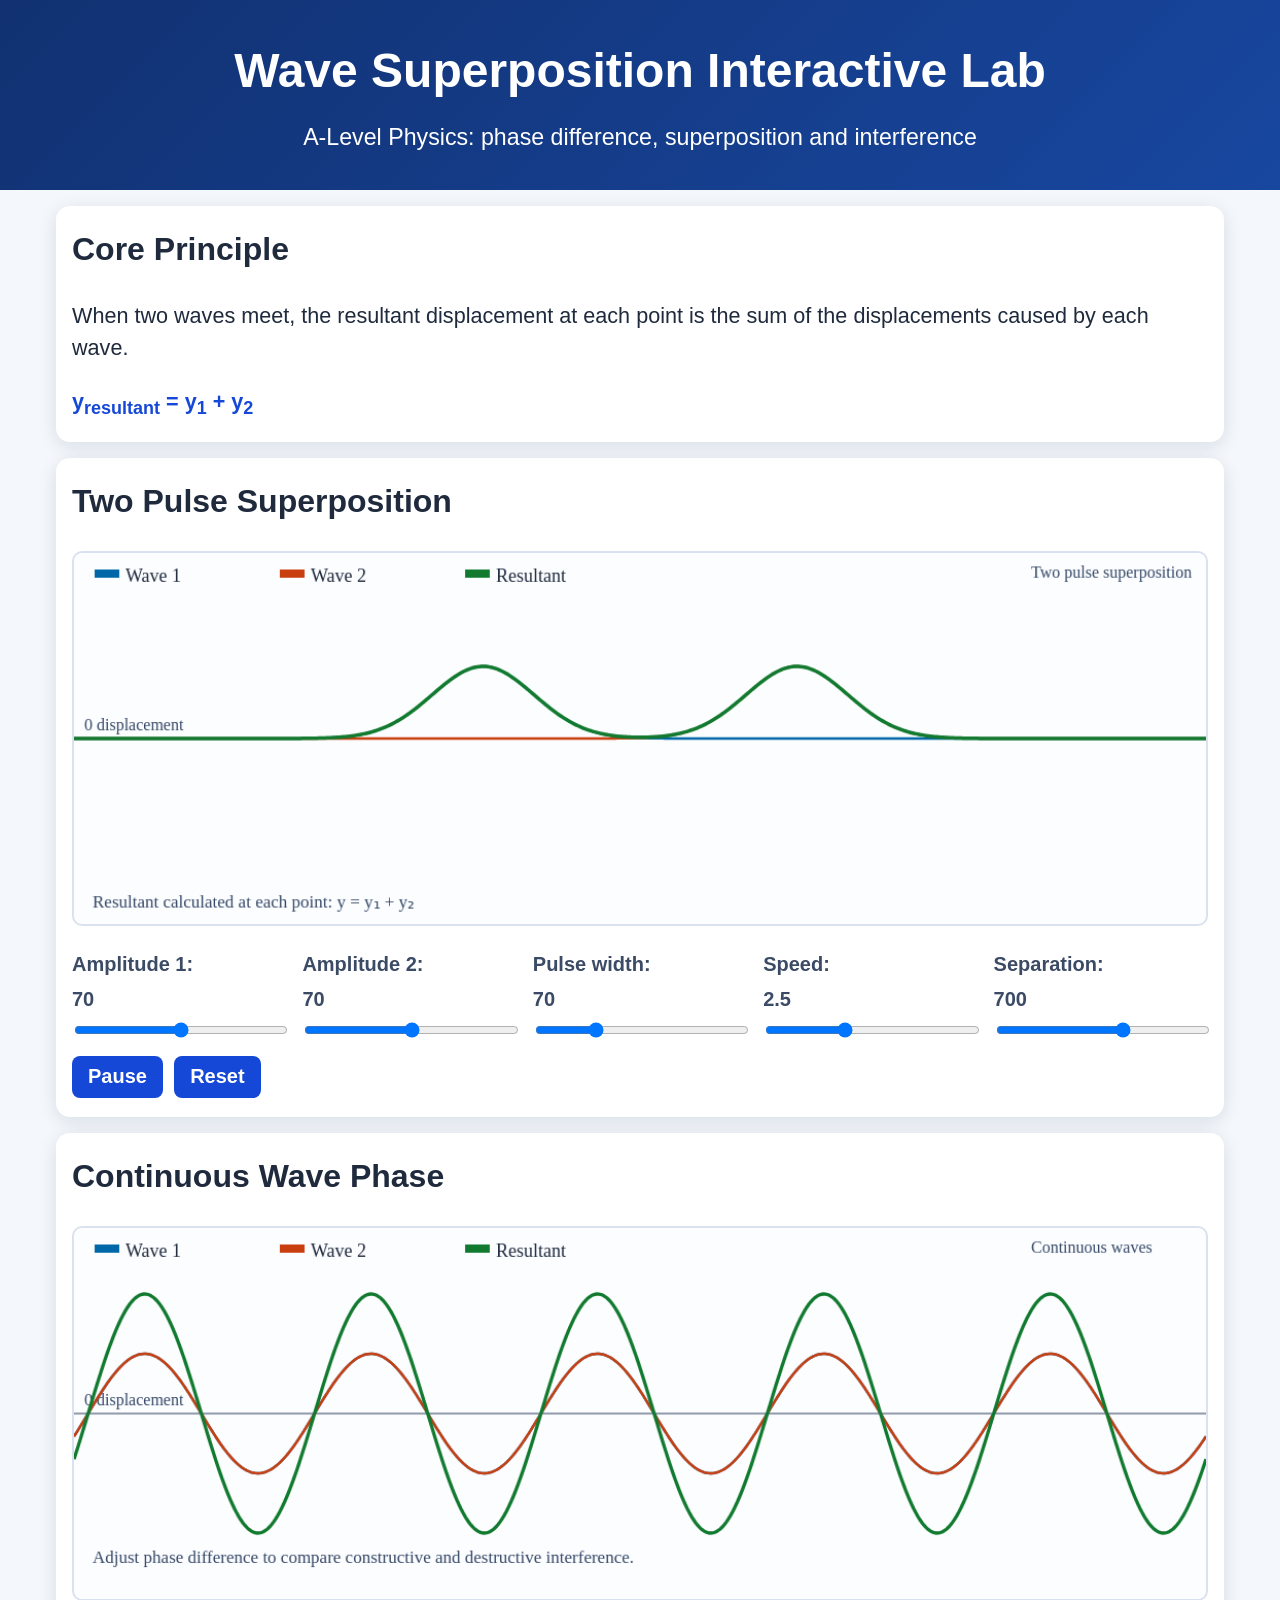
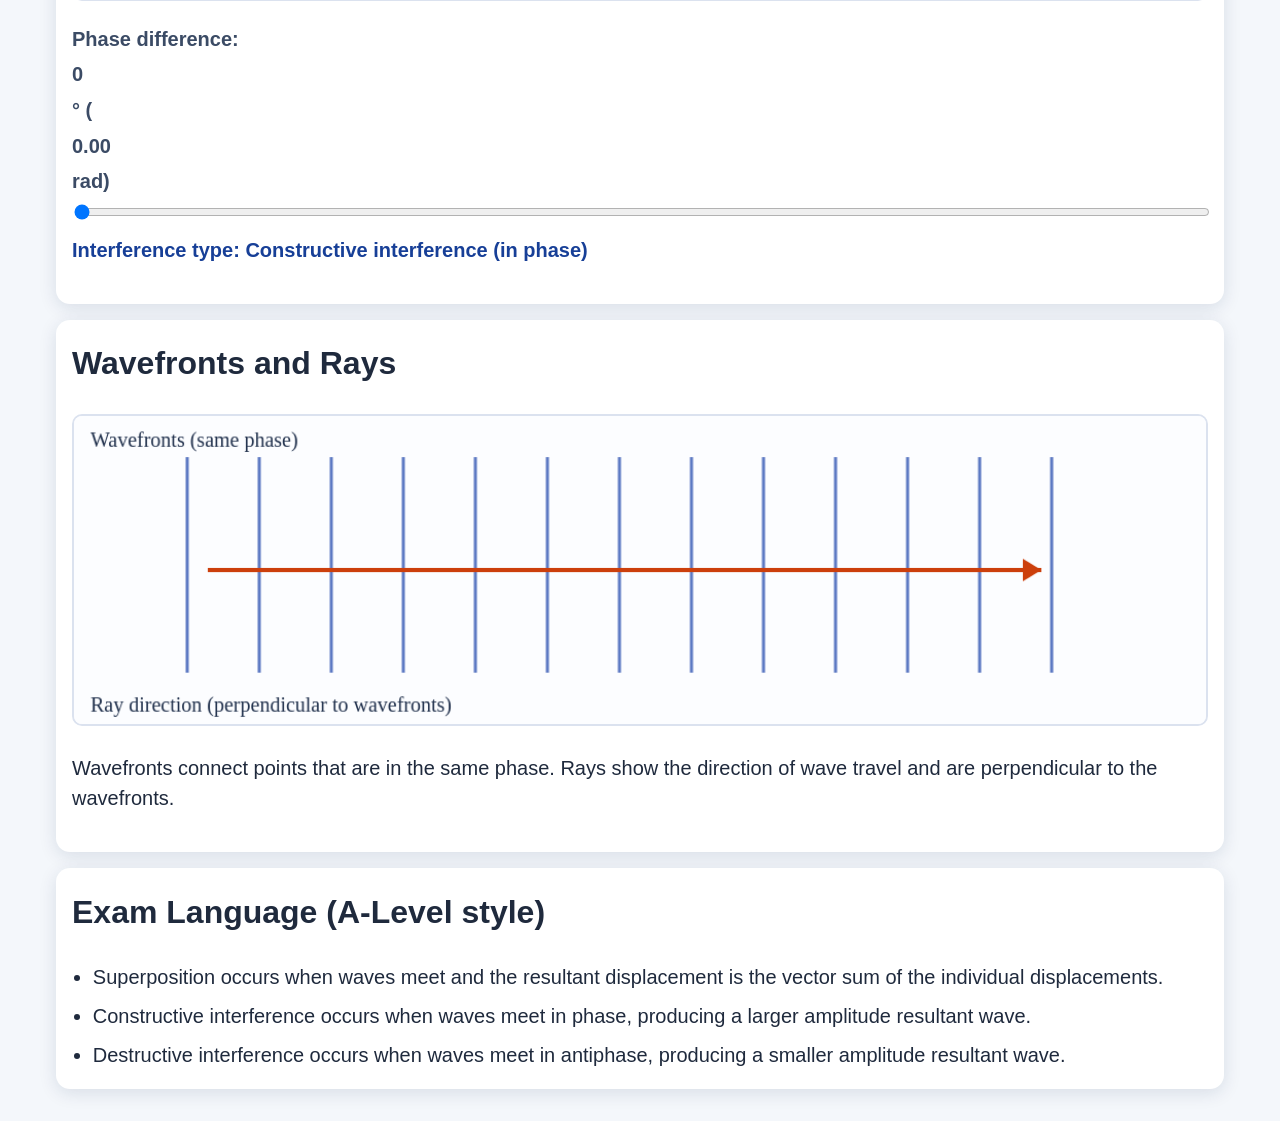
==== index.html @ 71289880 "Build first working Wave Superposition Interactive Lab" ====
<!DOCTYPE html>
<html lang="en">
<head>
  <meta charset="UTF-8" />
  <meta name="viewport" content="width=device-width, initial-scale=1.0" />
  <title>Wave Superposition Interactive Lab</title>
  <link rel="stylesheet" href="style.css" />
</head>
<body>
  <header class="hero">
    <h1>Wave Superposition Interactive Lab</h1>
    <p class="subtitle">A-Level Physics: phase difference, superposition and interference</p>
  </header>

  <main class="container">
    <section class="panel principle-panel">
      <h2>Core Principle</h2>
      <p>
        When two waves meet, the resultant displacement at each point is the sum of the displacements caused by each wave.
      </p>
      <p class="equation">y<sub>resultant</sub> = y<sub>1</sub> + y<sub>2</sub></p>
    </section>

    <section class="panel">
      <h2>Two Pulse Superposition</h2>
      <canvas id="pulseCanvas" width="1100" height="360" aria-label="Pulse superposition animation"></canvas>
      <div class="controls-grid">
        <label>Amplitude 1: <span id="amp1Value">70</span>
          <input id="amp1" type="range" min="20" max="120" value="70" />
        </label>
        <label>Amplitude 2: <span id="amp2Value">70</span>
          <input id="amp2" type="range" min="20" max="120" value="70" />
        </label>
        <label>Pulse width: <span id="widthValue">70</span>
          <input id="pulseWidth" type="range" min="30" max="180" value="70" />
        </label>
        <label>Speed: <span id="speedValue">2.5</span>
          <input id="speed" type="range" min="0.5" max="6" value="2.5" step="0.1" />
        </label>
        <label>Separation: <span id="separationValue">700</span>
          <input id="separation" type="range" min="320" max="950" value="700" />
        </label>
      </div>
      <div class="button-row">
        <button id="pulsePlayPause">Pause</button>
        <button id="pulseReset">Reset</button>
      </div>
    </section>

    <section class="panel">
      <h2>Continuous Wave Phase</h2>
      <canvas id="phaseCanvas" width="1100" height="360" aria-label="Continuous wave phase animation"></canvas>
      <div class="controls-grid single-row">
        <label>Phase difference: <span id="phaseDeg">0</span>° (<span id="phaseRad">0.00</span> rad)
          <input id="phase" type="range" min="0" max="360" value="0" />
        </label>
      </div>
      <p id="interferenceLabel" class="interference-label">Interference type: Constructive interference (in phase)</p>
    </section>

    <section class="panel">
      <h2>Wavefronts and Rays</h2>
      <canvas id="wavefrontCanvas" width="1100" height="300" aria-label="Wavefronts and rays"></canvas>
      <p>
        Wavefronts connect points that are in the same phase. Rays show the direction of wave travel and are perpendicular to the wavefronts.
      </p>
    </section>

    <section class="panel exam-panel">
      <h2>Exam Language (A-Level style)</h2>
      <ul>
        <li>Superposition occurs when waves meet and the resultant displacement is the vector sum of the individual displacements.</li>
        <li>Constructive interference occurs when waves meet in phase, producing a larger amplitude resultant wave.</li>
        <li>Destructive interference occurs when waves meet in antiphase, producing a smaller amplitude resultant wave.</li>
      </ul>
    </section>
  </main>

  <script src="script.js"></script>
</body>
</html>
---- style.css ----
:root {
  --bg: #f4f7fb;
  --panel: #ffffff;
  --text: #1f2a3d;
  --muted: #3b4b65;
  --accent: #1648d8;
  --wave1: #0068a8;
  --wave2: #c83e0e;
  --resultant: #117a2f;
  --axis: #707d93;
  --shadow: rgba(17, 44, 84, 0.12);
}

* {
  box-sizing: border-box;
}

body {
  margin: 0;
  font-family: "Segoe UI", Arial, sans-serif;
  background: var(--bg);
  color: var(--text);
  line-height: 1.5;
}

.hero {
  background: linear-gradient(135deg, #113171, #1847a0);
  color: #fff;
  text-align: center;
  padding: 2.2rem 1.2rem;
}

h1 {
  margin: 0;
  font-size: clamp(2rem, 3.8vw, 3rem);
}

.subtitle {
  margin: 0.8rem 0 0;
  font-size: clamp(1.1rem, 2.3vw, 1.45rem);
}

.container {
  max-width: 1200px;
  margin: 1rem auto 2rem;
  padding: 0 1rem;
}

.panel {
  background: var(--panel);
  border-radius: 14px;
  box-shadow: 0 4px 18px var(--shadow);
  padding: 1rem 1rem 1.2rem;
  margin: 1rem 0;
}

h2 {
  font-size: clamp(1.35rem, 2.6vw, 2rem);
  margin-top: 0.2rem;
}

p, li, label, button {
  font-size: clamp(1rem, 1.85vw, 1.25rem);
}

.principle-panel p {
  font-size: clamp(1.12rem, 2vw, 1.35rem);
}

.equation {
  font-size: clamp(1.35rem, 2.6vw, 1.9rem);
  font-weight: 700;
  color: var(--accent);
  margin: 0.5rem 0 0;
}

canvas {
  width: 100%;
  height: auto;
  border: 2px solid #dbe2ef;
  border-radius: 10px;
  background: #fcfdff;
}

.controls-grid {
  display: grid;
  grid-template-columns: repeat(auto-fit, minmax(200px, 1fr));
  gap: 0.8rem 1rem;
  margin-top: 1rem;
}

.controls-grid label {
  display: flex;
  flex-direction: column;
  gap: 0.35rem;
  font-weight: 600;
  color: var(--muted);
}

.controls-grid input[type="range"] {
  width: 100%;
}

.button-row {
  display: flex;
  gap: 0.7rem;
  margin-top: 1rem;
}

button {
  border: none;
  border-radius: 8px;
  padding: 0.58rem 1rem;
  background: var(--accent);
  color: #fff;
  font-weight: 700;
  cursor: pointer;
}

button:hover {
  filter: brightness(1.1);
}

.interference-label {
  margin-top: 0.8rem;
  font-weight: 700;
  color: #173f97;
}

.exam-panel ul {
  margin: 0.2rem 0 0;
  padding-left: 1.3rem;
}

.exam-panel li + li {
  margin-top: 0.55rem;
}
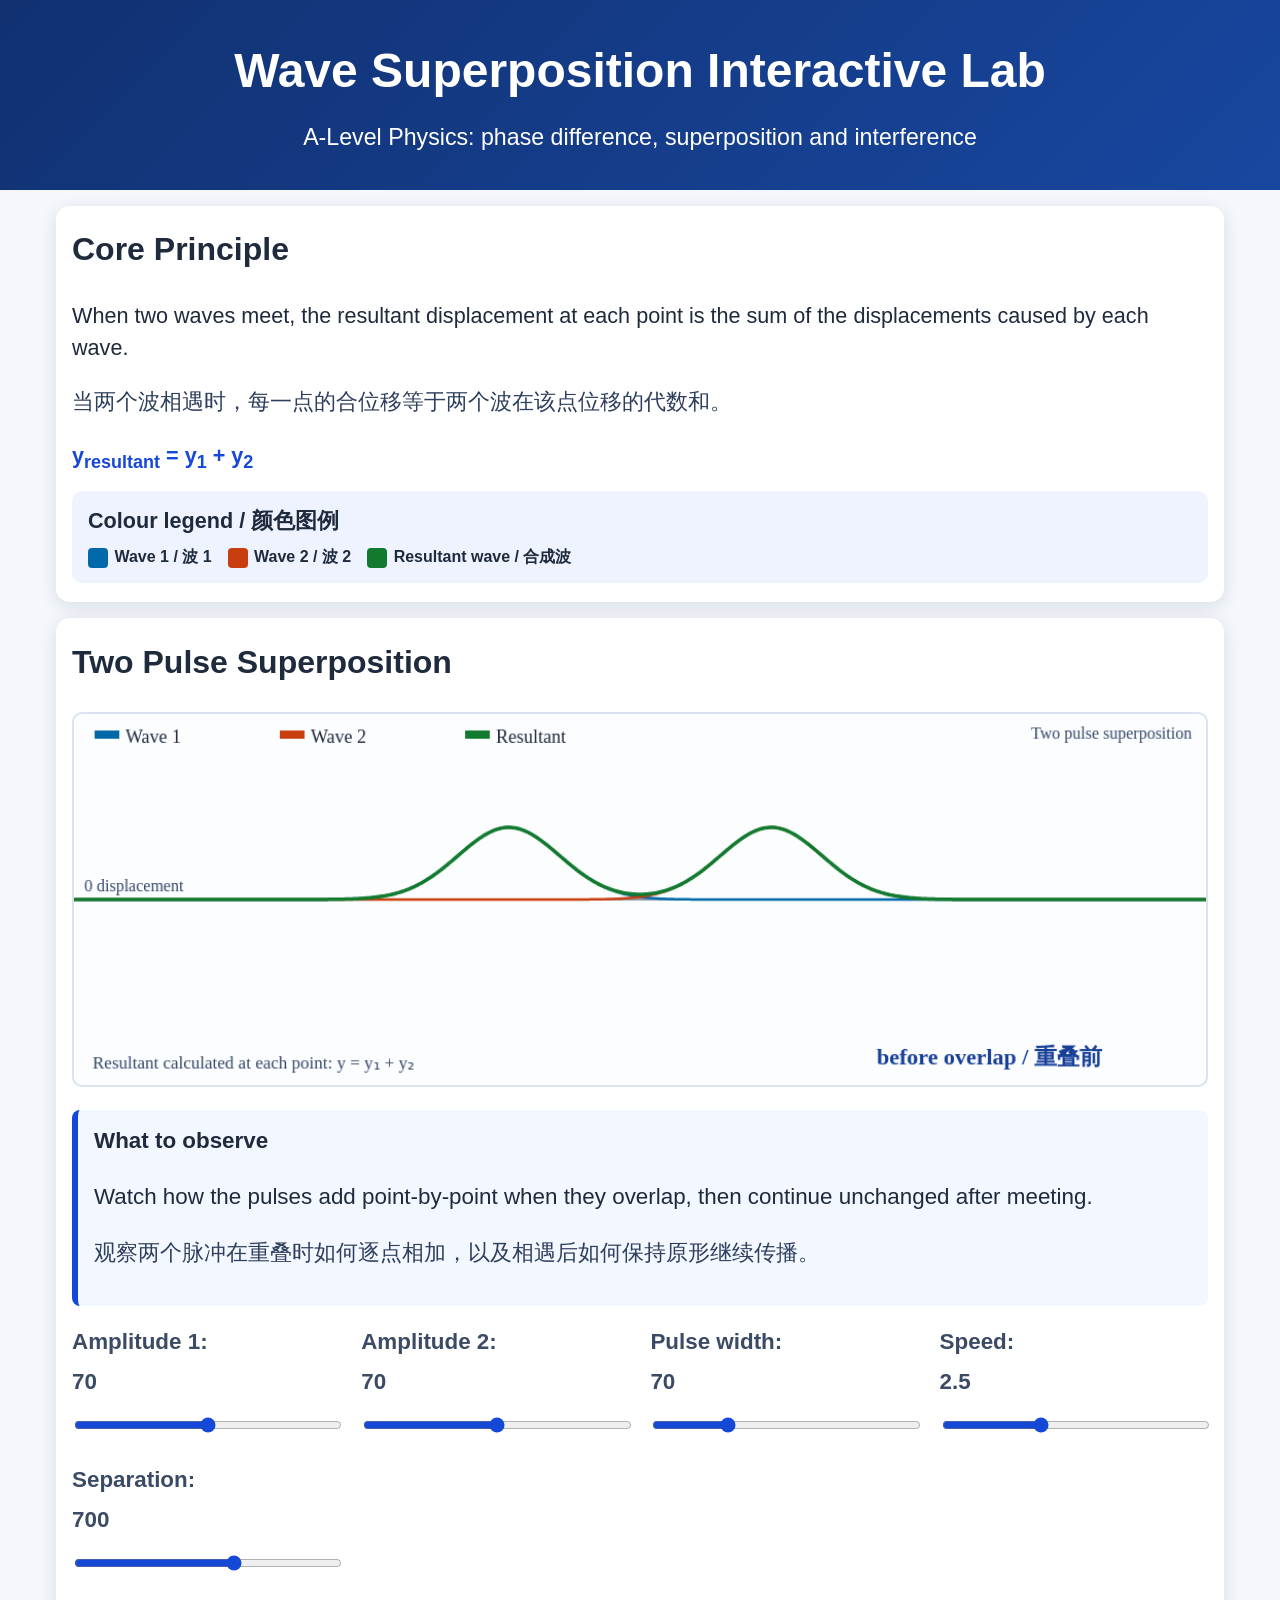
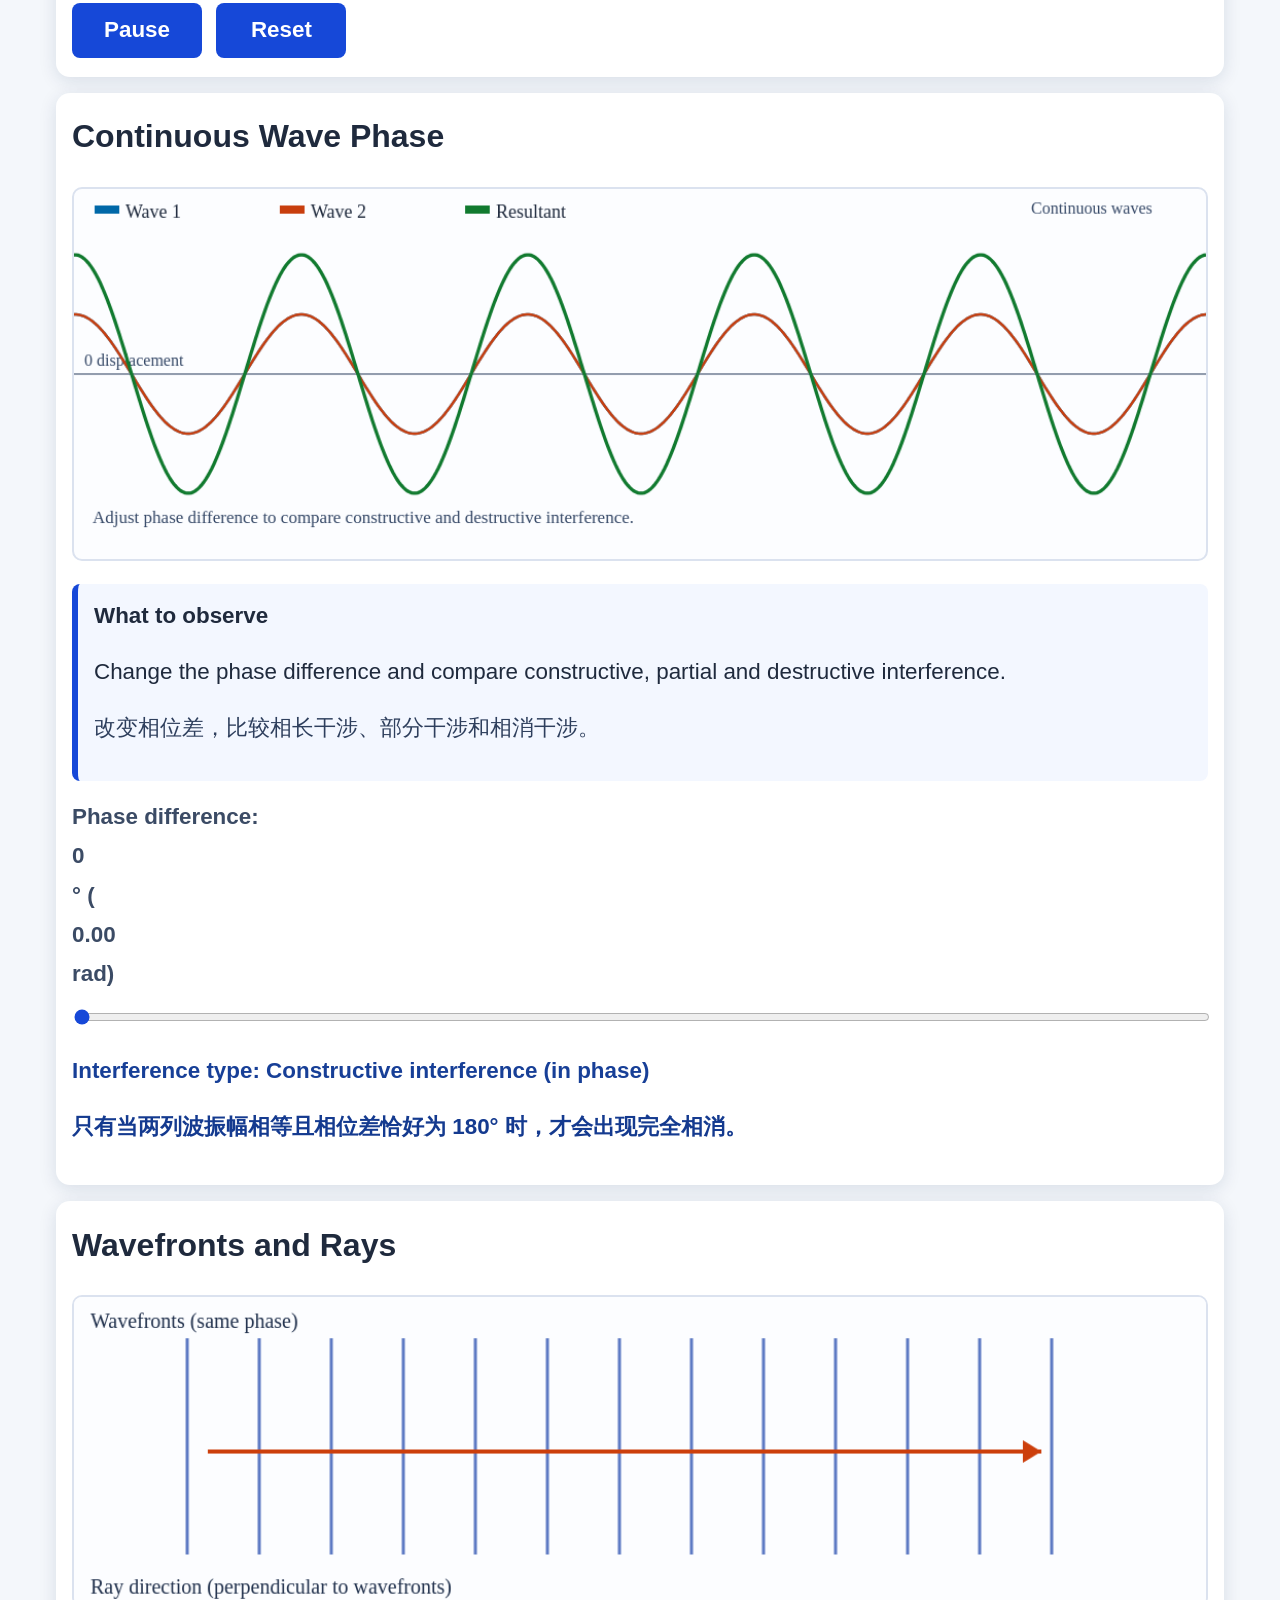
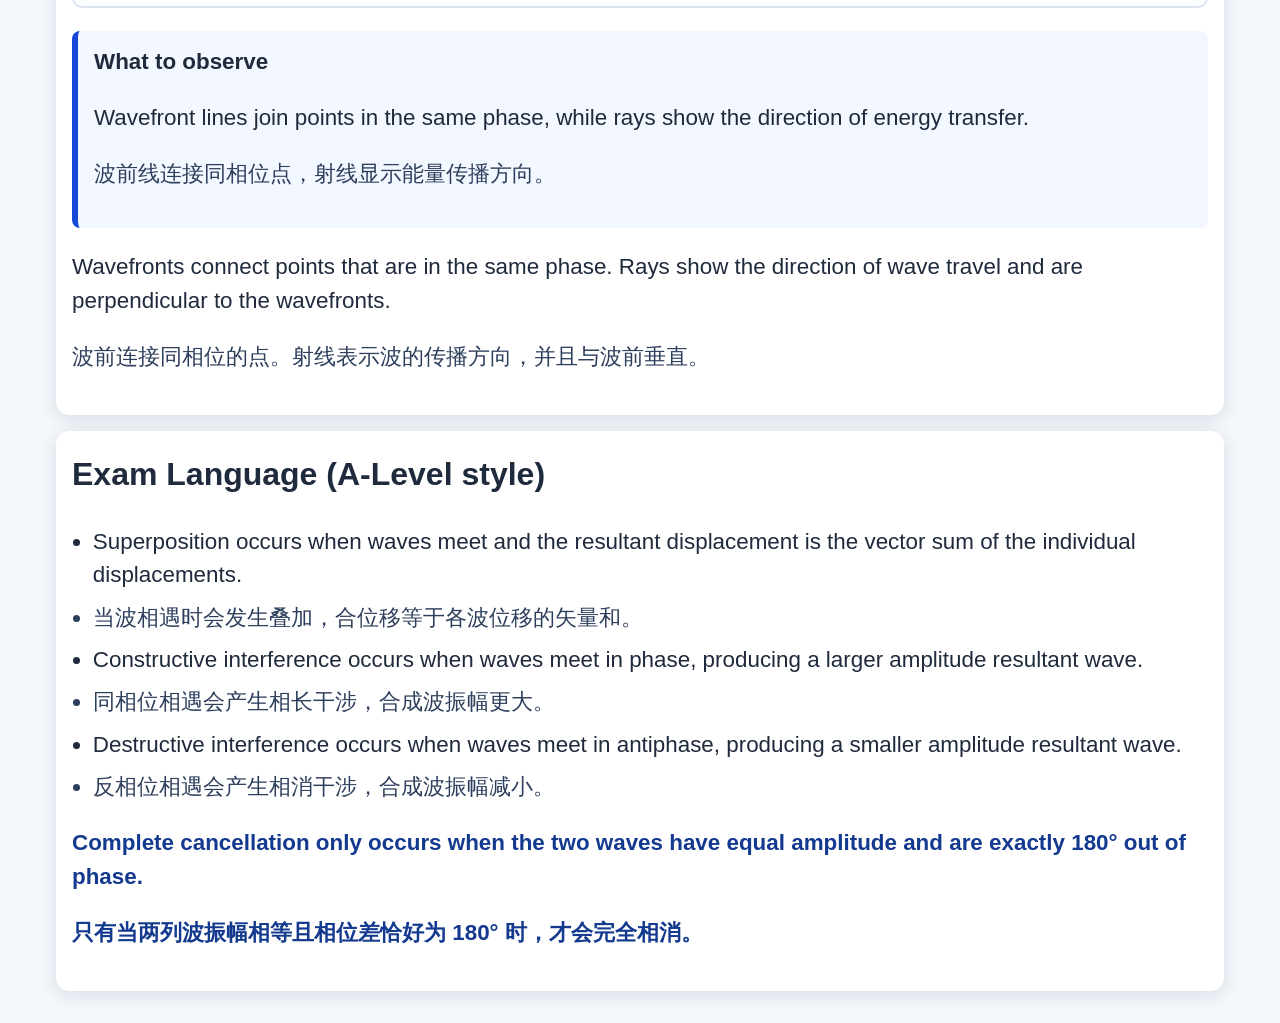
==== commit 0bde3e00: "Improve classroom readability and bilingual guidance" ====
--- a/index.html
+++ b/index.html
@@ -18,12 +18,28 @@
       <p>
         When two waves meet, the resultant displacement at each point is the sum of the displacements caused by each wave.
       </p>
+      <p class="cn-text">
+        当两个波相遇时，每一点的合位移等于两个波在该点位移的代数和。
+      </p>
       <p class="equation">y<sub>resultant</sub> = y<sub>1</sub> + y<sub>2</sub></p>
+      <div class="colour-legend" aria-label="Wave colour legend">
+        <h3>Colour legend / 颜色图例</h3>
+        <div class="legend-items">
+          <span><i class="legend-swatch wave1"></i>Wave 1 / 波 1</span>
+          <span><i class="legend-swatch wave2"></i>Wave 2 / 波 2</span>
+          <span><i class="legend-swatch resultant"></i>Resultant wave / 合成波</span>
+        </div>
+      </div>
     </section>
 
     <section class="panel">
       <h2>Two Pulse Superposition</h2>
       <canvas id="pulseCanvas" width="1100" height="360" aria-label="Pulse superposition animation"></canvas>
+      <aside class="observe-box">
+        <h3>What to observe</h3>
+        <p>Watch how the pulses add point-by-point when they overlap, then continue unchanged after meeting.</p>
+        <p class="cn-text">观察两个脉冲在重叠时如何逐点相加，以及相遇后如何保持原形继续传播。</p>
+      </aside>
       <div class="controls-grid">
         <label>Amplitude 1: <span id="amp1Value">70</span>
           <input id="amp1" type="range" min="20" max="120" value="70" />
@@ -50,29 +66,50 @@
     <section class="panel">
       <h2>Continuous Wave Phase</h2>
       <canvas id="phaseCanvas" width="1100" height="360" aria-label="Continuous wave phase animation"></canvas>
+      <aside class="observe-box">
+        <h3>What to observe</h3>
+        <p>Change the phase difference and compare constructive, partial and destructive interference.</p>
+        <p class="cn-text">改变相位差，比较相长干涉、部分干涉和相消干涉。</p>
+      </aside>
       <div class="controls-grid single-row">
         <label>Phase difference: <span id="phaseDeg">0</span>° (<span id="phaseRad">0.00</span> rad)
           <input id="phase" type="range" min="0" max="360" value="0" />
         </label>
       </div>
       <p id="interferenceLabel" class="interference-label">Interference type: Constructive interference (in phase)</p>
+      <p class="cn-text strong-note">
+        只有当两列波振幅相等且相位差恰好为 180° 时，才会出现完全相消。
+      </p>
     </section>
 
     <section class="panel">
       <h2>Wavefronts and Rays</h2>
       <canvas id="wavefrontCanvas" width="1100" height="300" aria-label="Wavefronts and rays"></canvas>
+      <aside class="observe-box">
+        <h3>What to observe</h3>
+        <p>Wavefront lines join points in the same phase, while rays show the direction of energy transfer.</p>
+        <p class="cn-text">波前线连接同相位点，射线显示能量传播方向。</p>
+      </aside>
       <p>
         Wavefronts connect points that are in the same phase. Rays show the direction of wave travel and are perpendicular to the wavefronts.
       </p>
+      <p class="cn-text">波前连接同相位的点。射线表示波的传播方向，并且与波前垂直。</p>
     </section>
 
     <section class="panel exam-panel">
       <h2>Exam Language (A-Level style)</h2>
       <ul>
         <li>Superposition occurs when waves meet and the resultant displacement is the vector sum of the individual displacements.</li>
+        <li class="cn-text">当波相遇时会发生叠加，合位移等于各波位移的矢量和。</li>
         <li>Constructive interference occurs when waves meet in phase, producing a larger amplitude resultant wave.</li>
+        <li class="cn-text">同相位相遇会产生相长干涉，合成波振幅更大。</li>
         <li>Destructive interference occurs when waves meet in antiphase, producing a smaller amplitude resultant wave.</li>
+        <li class="cn-text">反相位相遇会产生相消干涉，合成波振幅减小。</li>
       </ul>
+      <p class="strong-note">
+        Complete cancellation only occurs when the two waves have equal amplitude and are exactly 180° out of phase.
+      </p>
+      <p class="cn-text strong-note">只有当两列波振幅相等且相位差恰好为 180° 时，才会完全相消。</p>
     </section>
   </main>
 
--- a/style.css
+++ b/style.css
@@ -60,7 +60,7 @@
 }
 
 p, li, label, button {
-  font-size: clamp(1rem, 1.85vw, 1.25rem);
+  font-size: clamp(1.12rem, 2.2vw, 1.4rem);
 }
 
 .principle-panel p {
@@ -84,9 +84,9 @@
 
 .controls-grid {
   display: grid;
-  grid-template-columns: repeat(auto-fit, minmax(200px, 1fr));
-  gap: 0.8rem 1rem;
-  margin-top: 1rem;
+  grid-template-columns: repeat(auto-fit, minmax(240px, 1fr));
+  gap: 1.1rem 1.3rem;
+  margin-top: 1.2rem;
 }
 
 .controls-grid label {
@@ -99,22 +99,26 @@
 
 .controls-grid input[type="range"] {
   width: 100%;
+  height: 38px;
+  accent-color: var(--accent);
 }
 
 .button-row {
   display: flex;
-  gap: 0.7rem;
-  margin-top: 1rem;
+  gap: 0.9rem;
+  margin-top: 1.2rem;
+  flex-wrap: wrap;
 }
 
 button {
   border: none;
   border-radius: 8px;
-  padding: 0.58rem 1rem;
+  padding: 0.9rem 1.3rem;
   background: var(--accent);
   color: #fff;
   font-weight: 700;
   cursor: pointer;
+  min-width: 130px;
 }
 
 button:hover {
@@ -122,9 +126,63 @@
 }
 
 .interference-label {
-  margin-top: 0.8rem;
+  margin-top: 1rem;
   font-weight: 700;
   color: #173f97;
+}
+
+.colour-legend {
+  margin-top: 0.9rem;
+  padding: 0.9rem 1rem;
+  border-radius: 10px;
+  background: #eef3ff;
+}
+
+.colour-legend h3 {
+  margin: 0 0 0.45rem;
+  font-size: clamp(1.1rem, 2.1vw, 1.35rem);
+}
+
+.legend-items {
+  display: flex;
+  gap: 1rem;
+  flex-wrap: wrap;
+  font-weight: 700;
+}
+
+.legend-swatch {
+  display: inline-block;
+  width: 20px;
+  height: 20px;
+  margin-right: 0.4rem;
+  border-radius: 4px;
+  vertical-align: middle;
+}
+.wave1 { background: var(--wave1); }
+.wave2 { background: var(--wave2); }
+.resultant { background: var(--resultant); }
+
+.observe-box {
+  margin-top: 1rem;
+  padding: 0.9rem 1rem;
+  border-left: 6px solid var(--accent);
+  background: #f3f7ff;
+  border-radius: 8px;
+}
+
+.observe-box h3 {
+  margin: 0 0 0.4rem;
+  font-size: clamp(1.12rem, 2vw, 1.4rem);
+}
+
+.cn-text {
+  margin-top: 0.35rem;
+  color: #2e3f5d;
+}
+
+.strong-note {
+  font-weight: 700;
+  color: #143a8f;
 }
 
 .exam-panel ul {
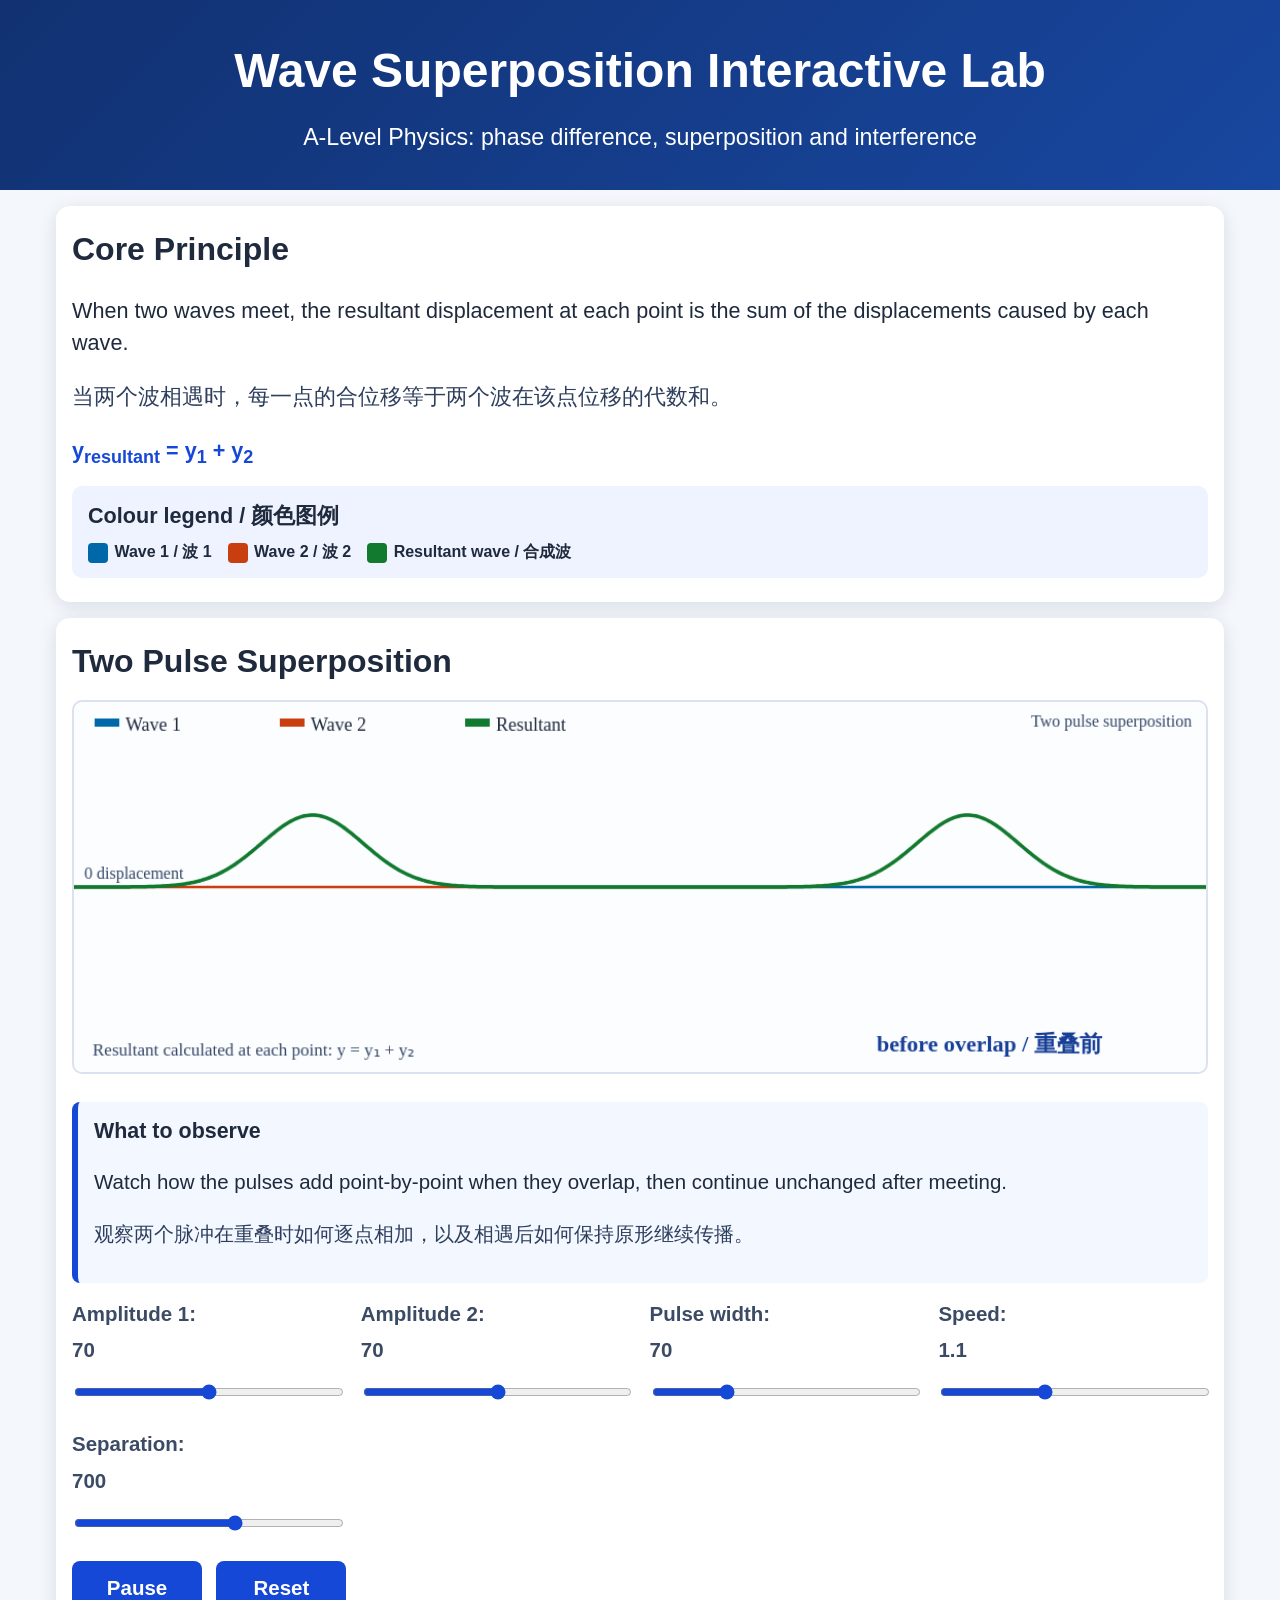
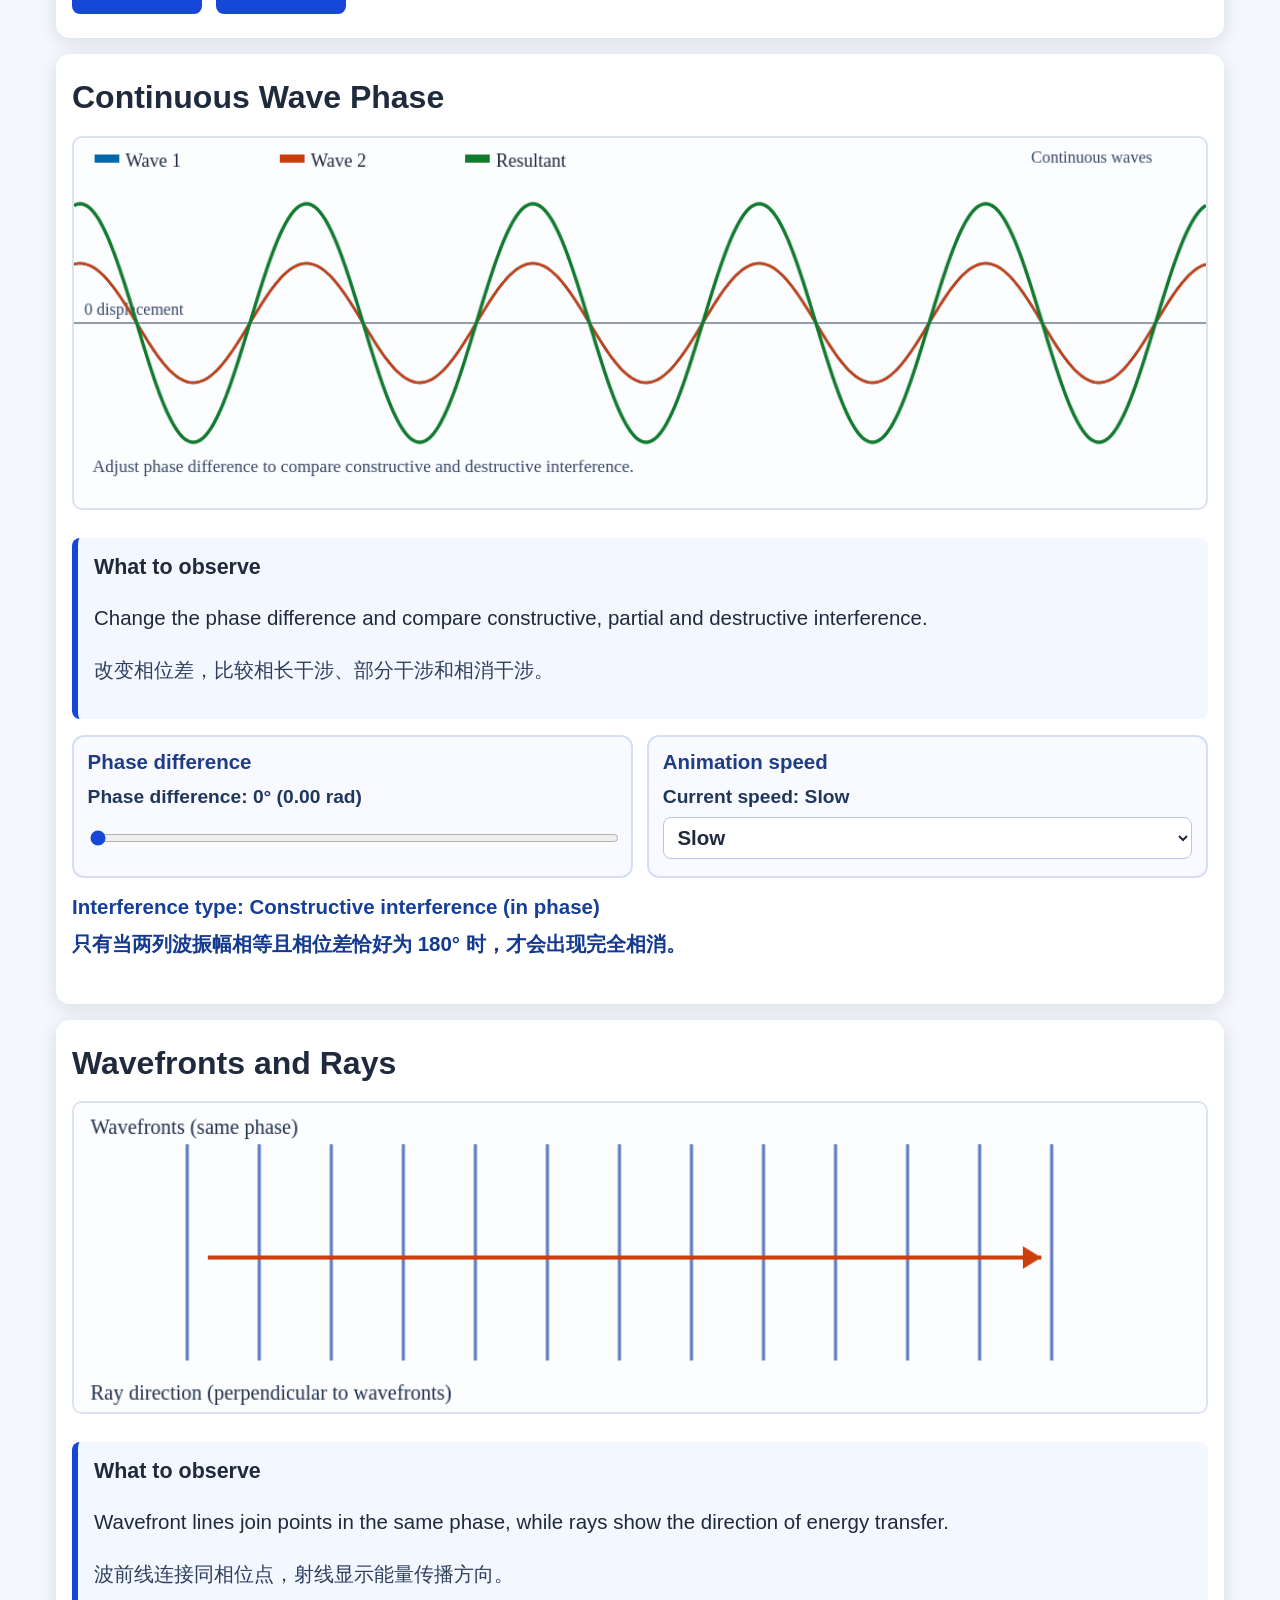
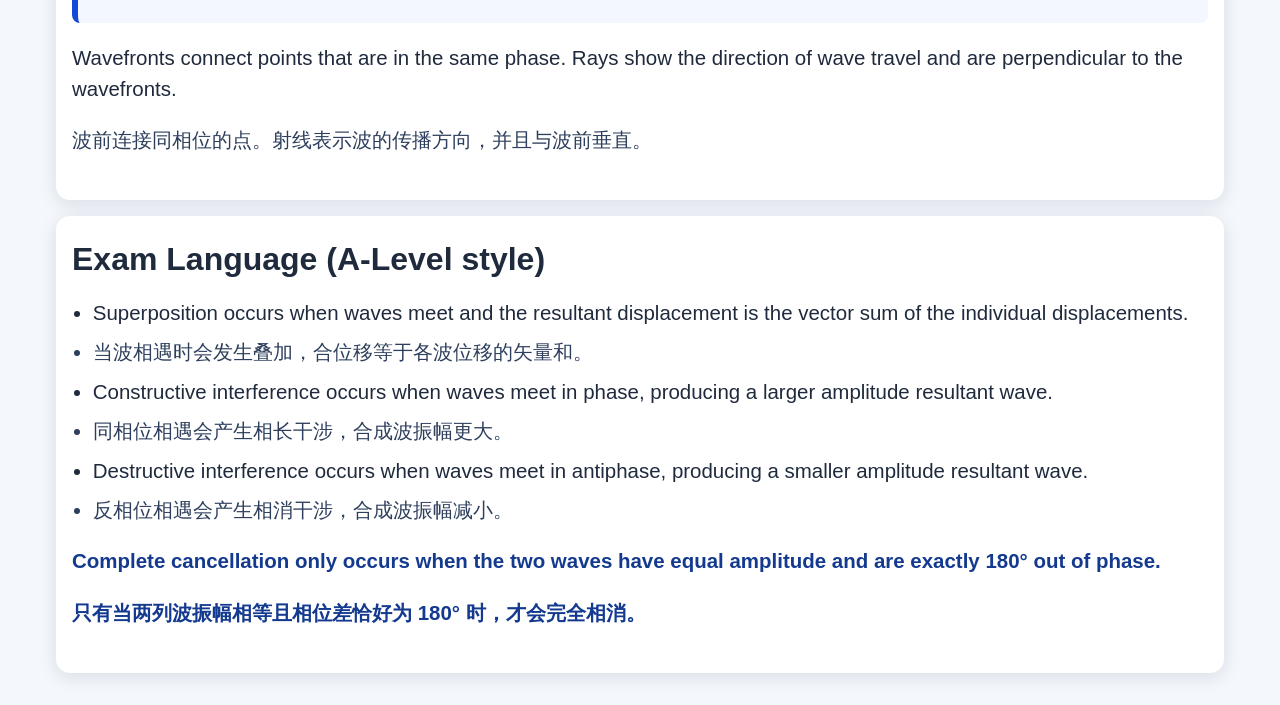
==== commit ff865802: "Refine controls and slow animations for classroom clarity" ====
--- a/index.html
+++ b/index.html
@@ -50,8 +50,8 @@
         <label>Pulse width: <span id="widthValue">70</span>
           <input id="pulseWidth" type="range" min="30" max="180" value="70" />
         </label>
-        <label>Speed: <span id="speedValue">2.5</span>
-          <input id="speed" type="range" min="0.5" max="6" value="2.5" step="0.1" />
+        <label>Speed: <span id="speedValue">1.1</span>
+          <input id="speed" type="range" min="0.3" max="2.4" value="1.1" step="0.1" />
         </label>
         <label>Separation: <span id="separationValue">700</span>
           <input id="separation" type="range" min="320" max="950" value="700" />
@@ -71,10 +71,21 @@
         <p>Change the phase difference and compare constructive, partial and destructive interference.</p>
         <p class="cn-text">改变相位差，比较相长干涉、部分干涉和相消干涉。</p>
       </aside>
-      <div class="controls-grid single-row">
-        <label>Phase difference: <span id="phaseDeg">0</span>° (<span id="phaseRad">0.00</span> rad)
+      <div class="phase-controls-row">
+        <div class="phase-control-box">
+          <label for="phase" class="phase-control-title">Phase difference</label>
+          <p class="phase-readout">Phase difference: <span id="phaseDeg">0</span>° (<span id="phaseRad">0.00</span> rad)</p>
           <input id="phase" type="range" min="0" max="360" value="0" />
-        </label>
+        </div>
+        <div class="phase-control-box speed-box">
+          <label for="animationSpeed" class="phase-control-title">Animation speed</label>
+          <p class="phase-readout">Current speed: <span id="animationSpeedValue">Slow</span></p>
+          <select id="animationSpeed" aria-label="Animation speed">
+            <option value="slow" selected>Slow</option>
+            <option value="medium">Medium</option>
+            <option value="fast">Fast</option>
+          </select>
+        </div>
       </div>
       <p id="interferenceLabel" class="interference-label">Interference type: Constructive interference (in phase)</p>
       <p class="cn-text strong-note">
--- a/style.css
+++ b/style.css
@@ -50,17 +50,18 @@
   background: var(--panel);
   border-radius: 14px;
   box-shadow: 0 4px 18px var(--shadow);
-  padding: 1rem 1rem 1.2rem;
+  padding: 1rem 1rem 1.5rem;
   margin: 1rem 0;
 }
 
 h2 {
   font-size: clamp(1.35rem, 2.6vw, 2rem);
   margin-top: 0.2rem;
-}
-
-p, li, label, button {
-  font-size: clamp(1.12rem, 2.2vw, 1.4rem);
+  margin-bottom: 0.9rem;
+}
+
+p, li, label, button, select {
+  font-size: clamp(1.04rem, 1.95vw, 1.28rem);
 }
 
 .principle-panel p {
@@ -80,13 +81,14 @@
   border: 2px solid #dbe2ef;
   border-radius: 10px;
   background: #fcfdff;
+  margin-bottom: 0.4rem;
 }
 
 .controls-grid {
   display: grid;
   grid-template-columns: repeat(auto-fit, minmax(240px, 1fr));
-  gap: 1.1rem 1.3rem;
-  margin-top: 1.2rem;
+  gap: 1rem 1.2rem;
+  margin-top: 1rem;
 }
 
 .controls-grid label {
@@ -97,7 +99,7 @@
   color: var(--muted);
 }
 
-.controls-grid input[type="range"] {
+input[type="range"] {
   width: 100%;
   height: 38px;
   accent-color: var(--accent);
@@ -106,7 +108,7 @@
 .button-row {
   display: flex;
   gap: 0.9rem;
-  margin-top: 1.2rem;
+  margin-top: 1.1rem;
   flex-wrap: wrap;
 }
 
@@ -125,8 +127,48 @@
   filter: brightness(1.1);
 }
 
+.phase-controls-row {
+  display: grid;
+  grid-template-columns: repeat(auto-fit, minmax(300px, 1fr));
+  gap: 0.9rem;
+  margin-top: 1rem;
+}
+
+.phase-control-box {
+  border: 2px solid #d5def2;
+  border-radius: 12px;
+  background: #f8faff;
+  padding: 0.65rem 0.85rem 0.75rem;
+}
+
+.phase-control-title {
+  display: block;
+  font-weight: 700;
+  color: #1f3d87;
+  margin-bottom: 0.3rem;
+}
+
+.phase-readout {
+  margin: 0 0 0.35rem;
+  font-size: clamp(1rem, 1.8vw, 1.2rem);
+  font-weight: 700;
+  color: #20375c;
+  white-space: nowrap;
+}
+
+.speed-box select {
+  width: 100%;
+  height: 42px;
+  border: 1px solid #b8c6e7;
+  border-radius: 8px;
+  background: #fff;
+  color: #1f2a3d;
+  font-weight: 600;
+  padding: 0 0.6rem;
+}
+
 .interference-label {
-  margin-top: 1rem;
+  margin: 0.9rem 0 0;
   font-weight: 700;
   color: #173f97;
 }
@@ -163,8 +205,8 @@
 .resultant { background: var(--resultant); }
 
 .observe-box {
-  margin-top: 1rem;
-  padding: 0.9rem 1rem;
+  margin-top: 0.9rem;
+  padding: 0.8rem 1rem;
   border-left: 6px solid var(--accent);
   background: #f3f7ff;
   border-radius: 8px;
@@ -172,7 +214,7 @@
 
 .observe-box h3 {
   margin: 0 0 0.4rem;
-  font-size: clamp(1.12rem, 2vw, 1.4rem);
+  font-size: clamp(1.08rem, 1.9vw, 1.34rem);
 }
 
 .cn-text {
@@ -193,3 +235,13 @@
 .exam-panel li + li {
   margin-top: 0.55rem;
 }
+
+@media (max-width: 1024px) {
+  .container {
+    padding: 0 0.85rem;
+  }
+
+  .phase-readout {
+    white-space: normal;
+  }
+}
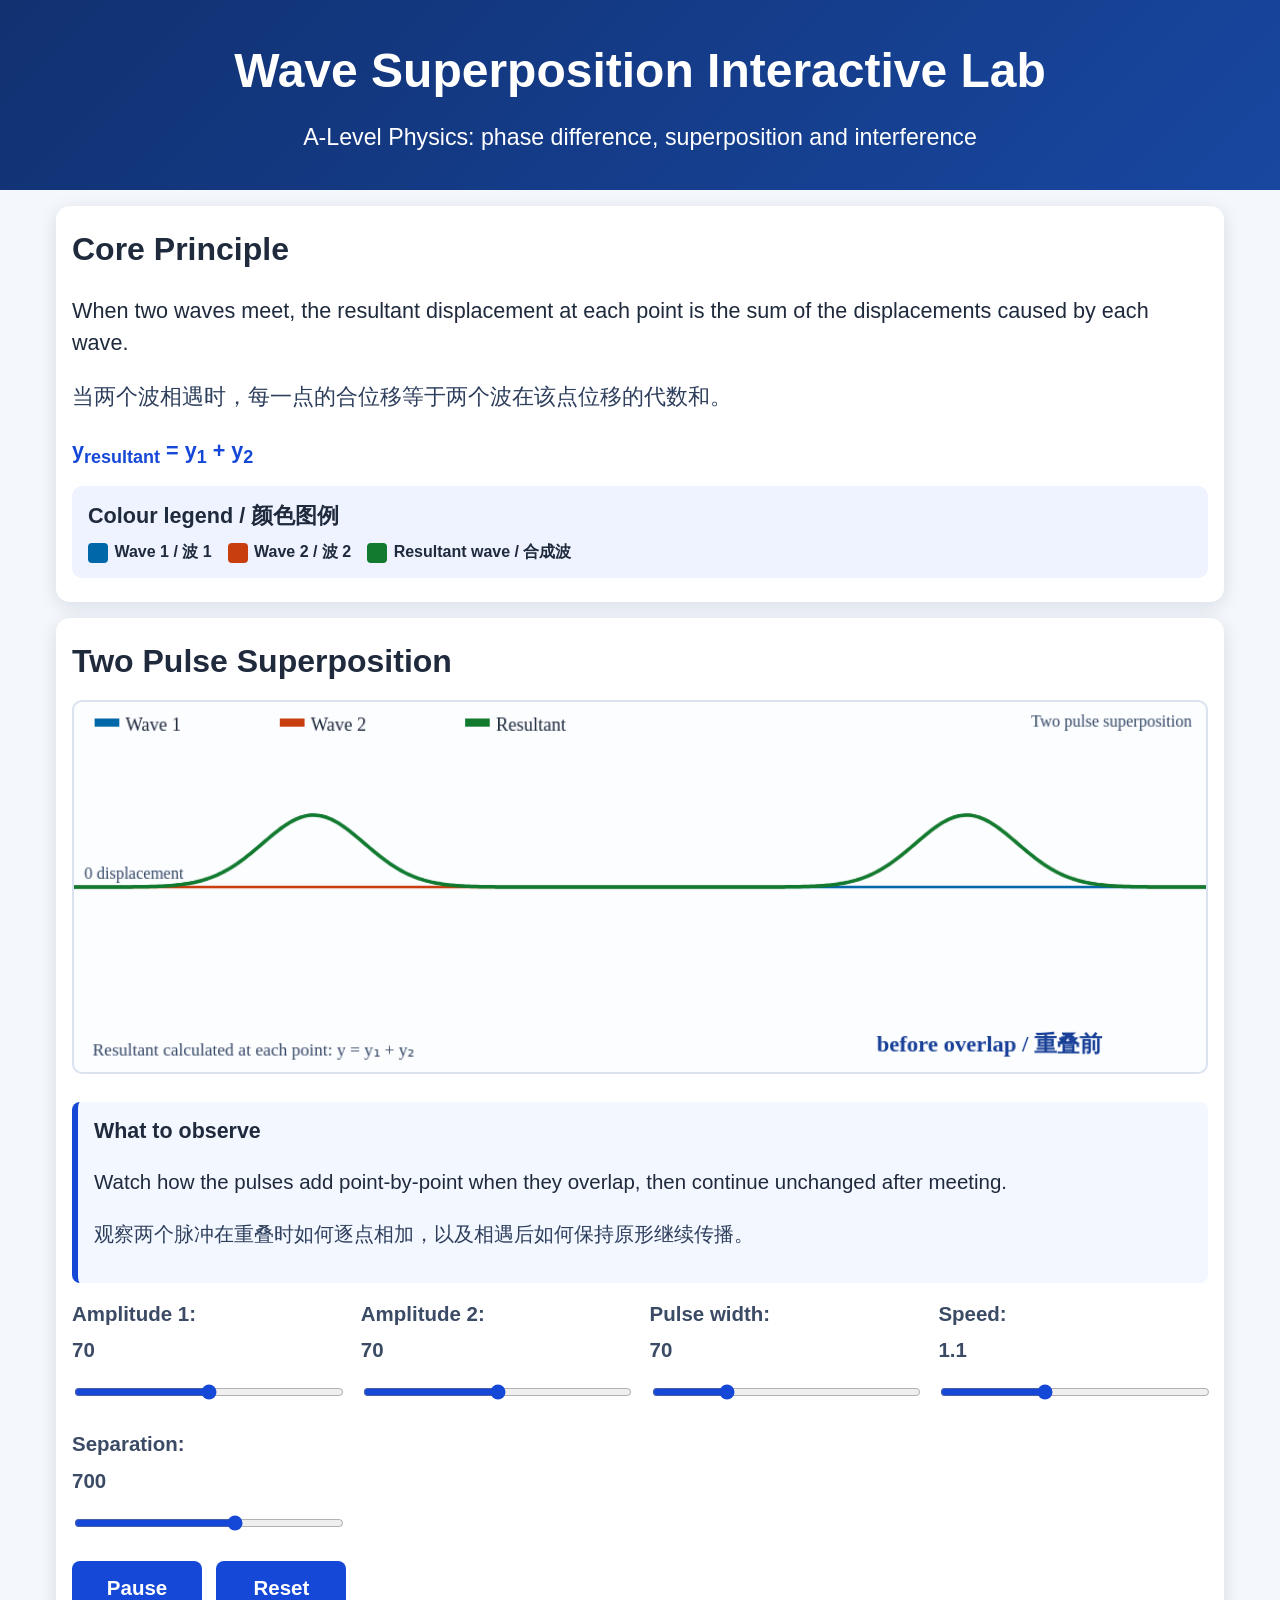
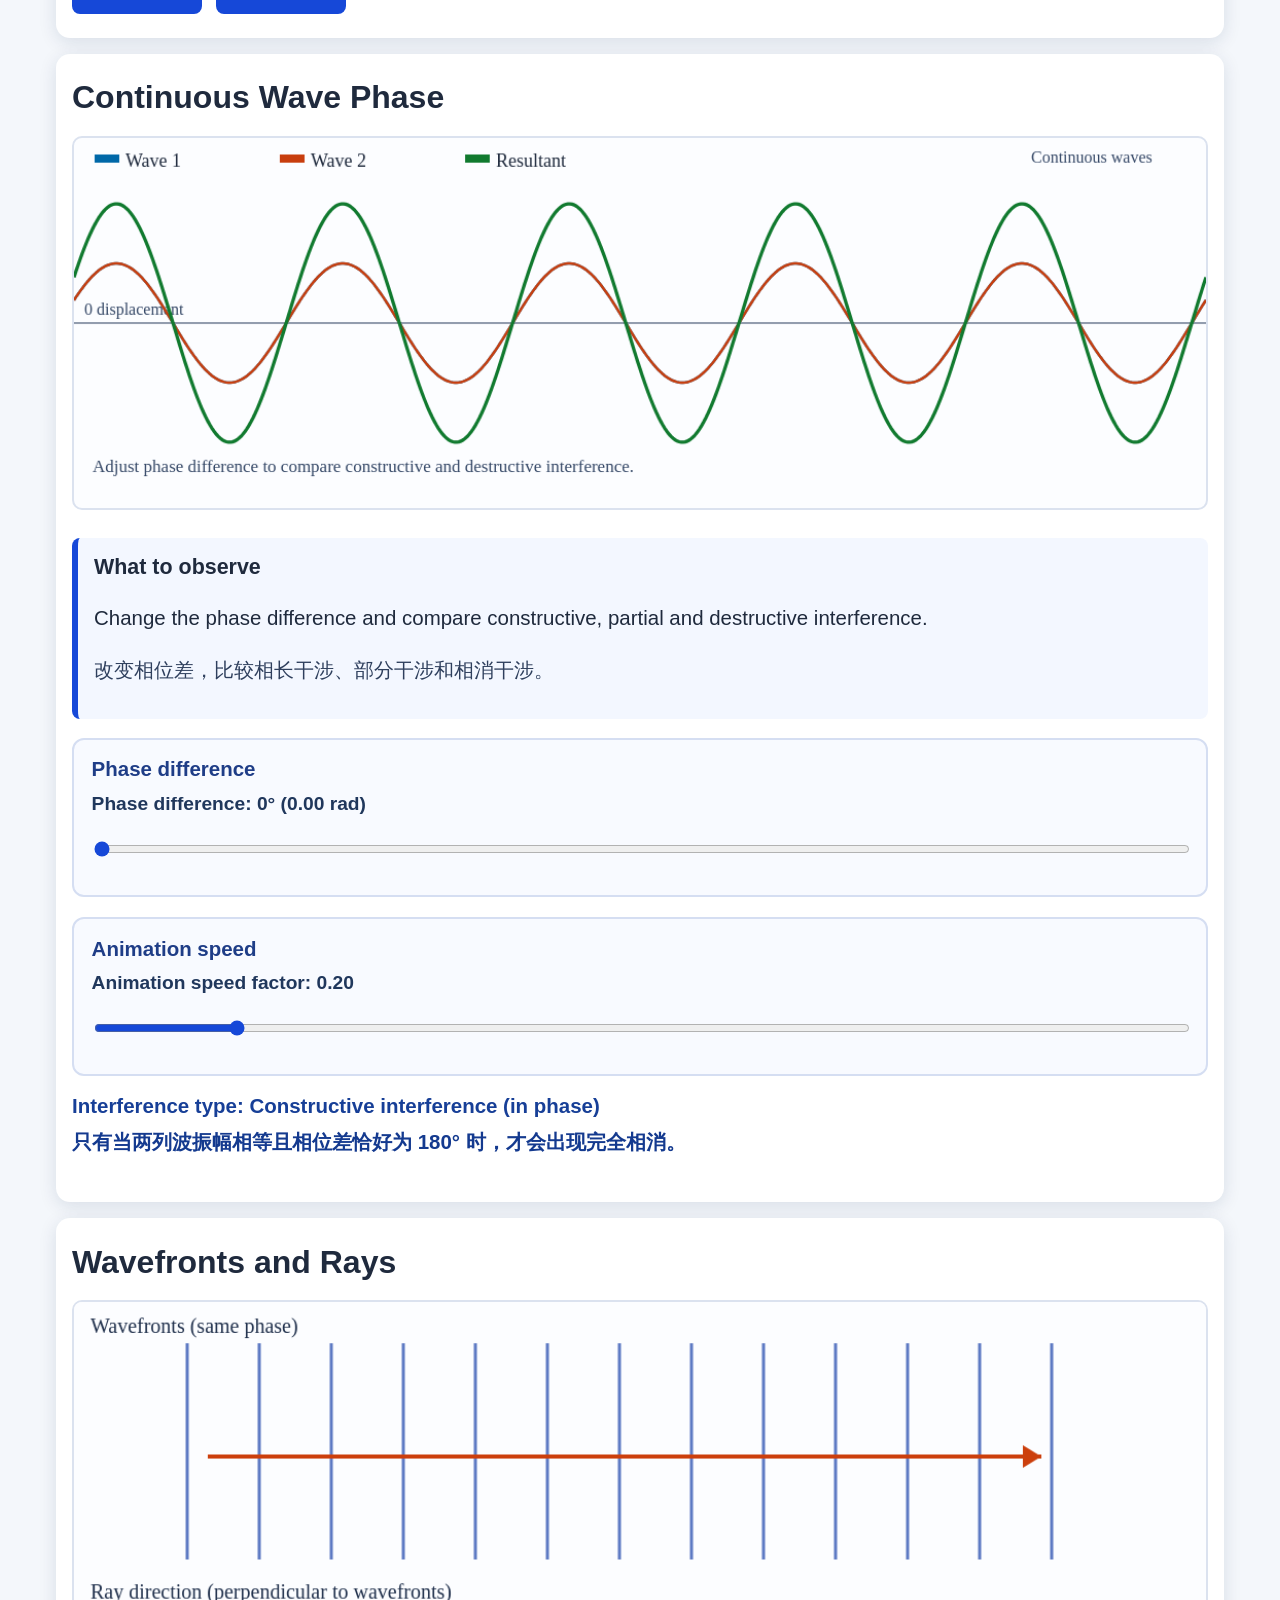
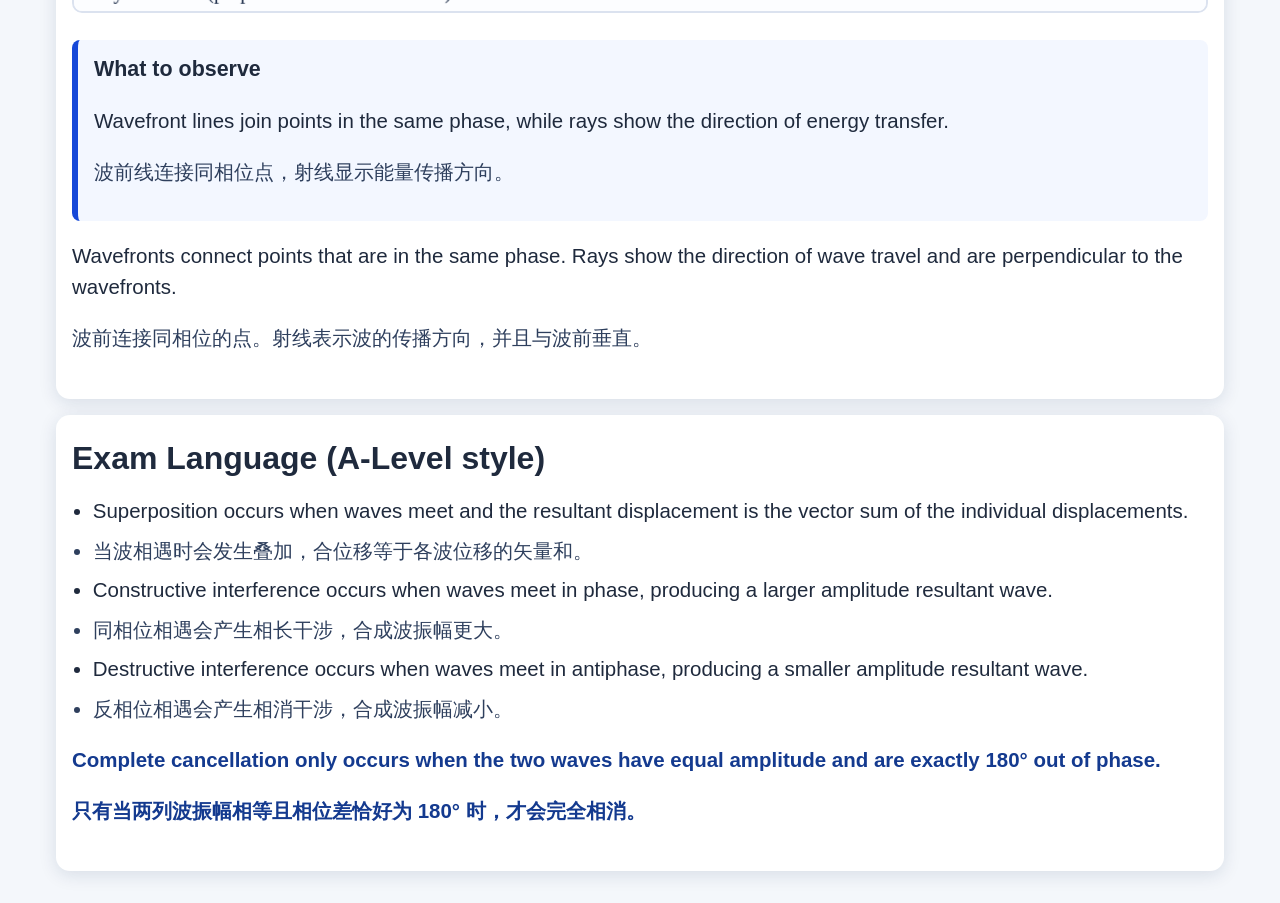
==== commit 5c5a6687: "Improve slider controls and smooth wave animation speed" ====
--- a/index.html
+++ b/index.html
@@ -75,16 +75,12 @@
         <div class="phase-control-box">
           <label for="phase" class="phase-control-title">Phase difference</label>
           <p class="phase-readout">Phase difference: <span id="phaseDeg">0</span>° (<span id="phaseRad">0.00</span> rad)</p>
-          <input id="phase" type="range" min="0" max="360" value="0" />
+          <input id="phase" class="long-touch-slider" type="range" min="0" max="360" value="0" />
         </div>
         <div class="phase-control-box speed-box">
           <label for="animationSpeed" class="phase-control-title">Animation speed</label>
-          <p class="phase-readout">Current speed: <span id="animationSpeedValue">Slow</span></p>
-          <select id="animationSpeed" aria-label="Animation speed">
-            <option value="slow" selected>Slow</option>
-            <option value="medium">Medium</option>
-            <option value="fast">Fast</option>
-          </select>
+          <p class="phase-readout">Animation speed factor: <span id="animationSpeedValue">0.20</span></p>
+          <input id="animationSpeed" class="long-touch-slider" type="range" min="0" max="1.6" value="0.2" step="0.01" aria-label="Animation speed" />
         </div>
       </div>
       <p id="interferenceLabel" class="interference-label">Interference type: Constructive interference (in phase)</p>
--- a/style.css
+++ b/style.css
@@ -127,19 +127,40 @@
   filter: brightness(1.1);
 }
 
+
 .phase-controls-row {
   display: grid;
-  grid-template-columns: repeat(auto-fit, minmax(300px, 1fr));
-  gap: 0.9rem;
-  margin-top: 1rem;
+  grid-template-columns: 1fr;
+  gap: 1rem;
+  margin-top: 1.2rem;
 }
 
 .phase-control-box {
   border: 2px solid #d5def2;
   border-radius: 12px;
   background: #f8faff;
-  padding: 0.65rem 0.85rem 0.75rem;
-}
+  padding: 0.9rem 1.1rem 1rem;
+}
+
+.long-touch-slider {
+  width: 100%;
+  min-height: 46px;
+}
+
+.long-touch-slider::-webkit-slider-thumb {
+  width: 28px;
+  height: 28px;
+}
+
+.long-touch-slider::-moz-range-thumb {
+  width: 28px;
+  height: 28px;
+}
+
+.speed-box {
+  margin-top: 0.25rem;
+}
+
 
 .phase-control-title {
   display: block;
@@ -154,17 +175,6 @@
   font-weight: 700;
   color: #20375c;
   white-space: nowrap;
-}
-
-.speed-box select {
-  width: 100%;
-  height: 42px;
-  border: 1px solid #b8c6e7;
-  border-radius: 8px;
-  background: #fff;
-  color: #1f2a3d;
-  font-weight: 600;
-  padding: 0 0.6rem;
 }
 
 .interference-label {
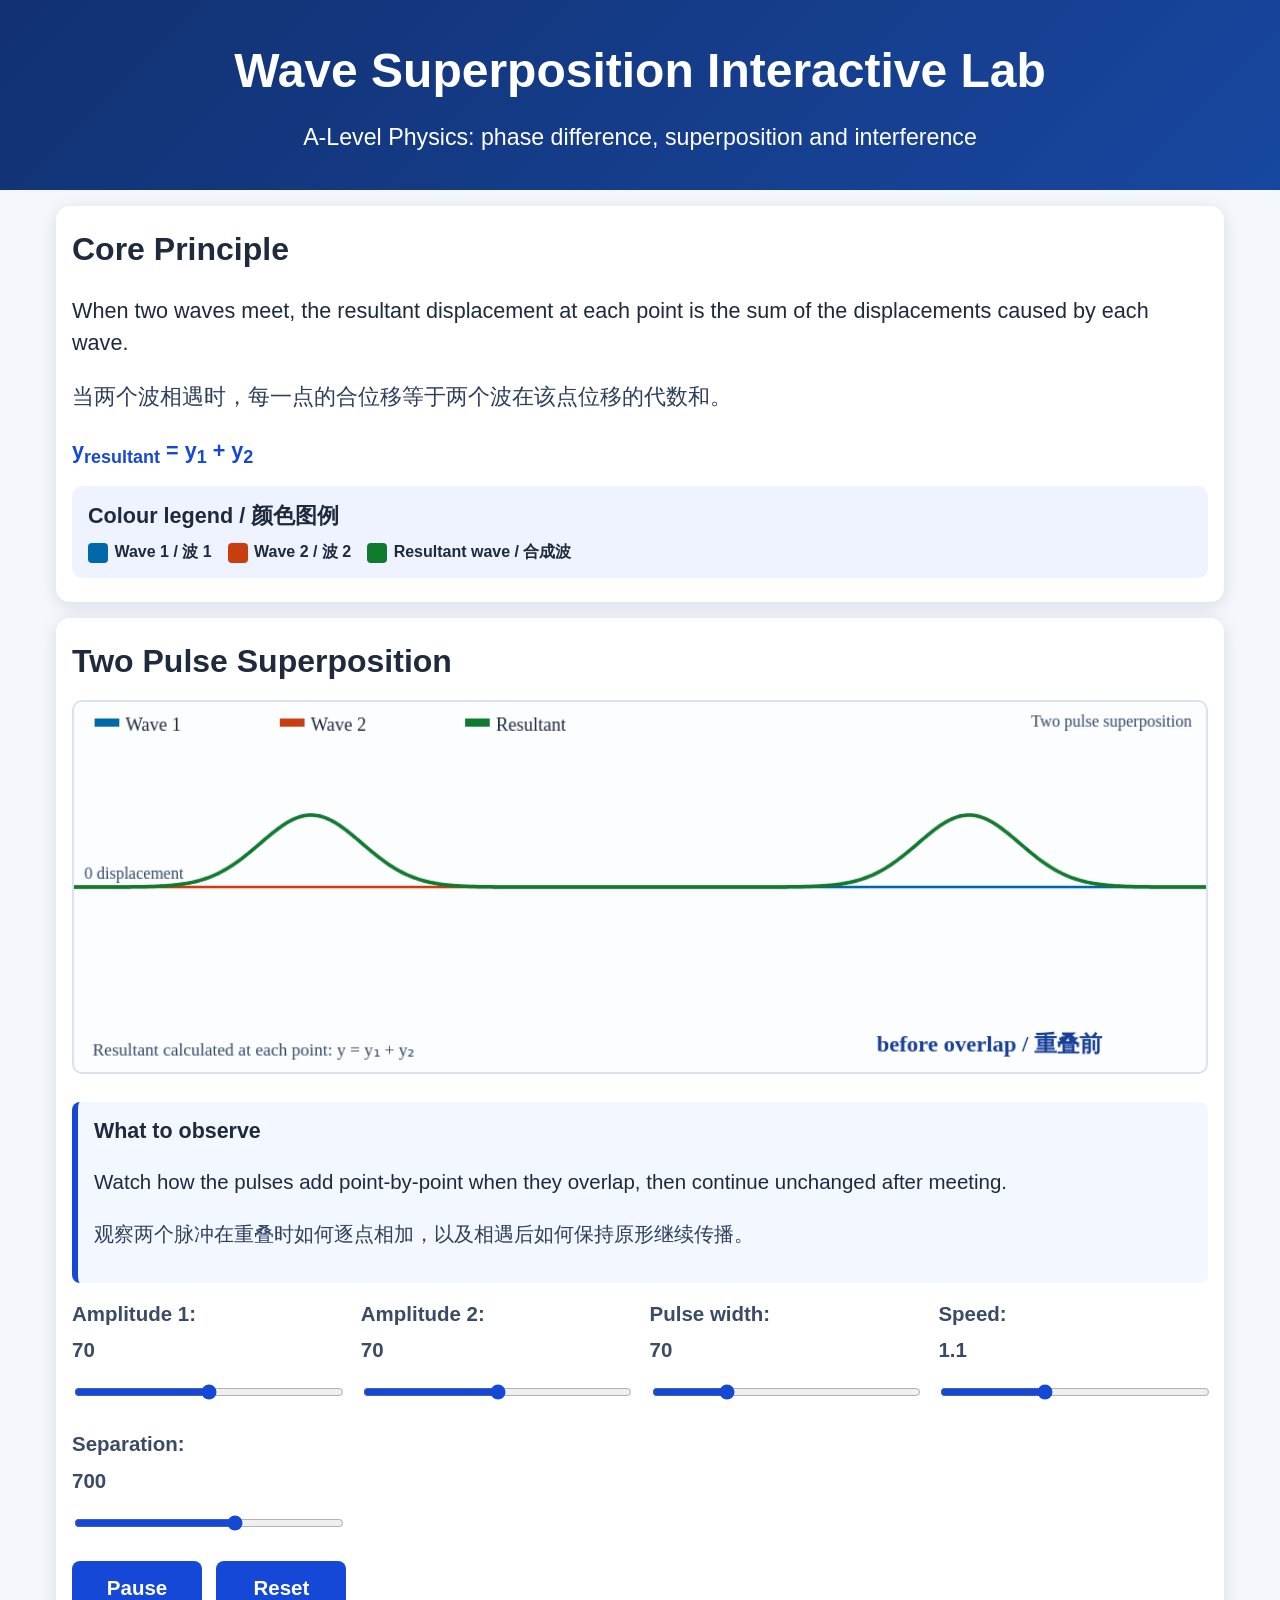
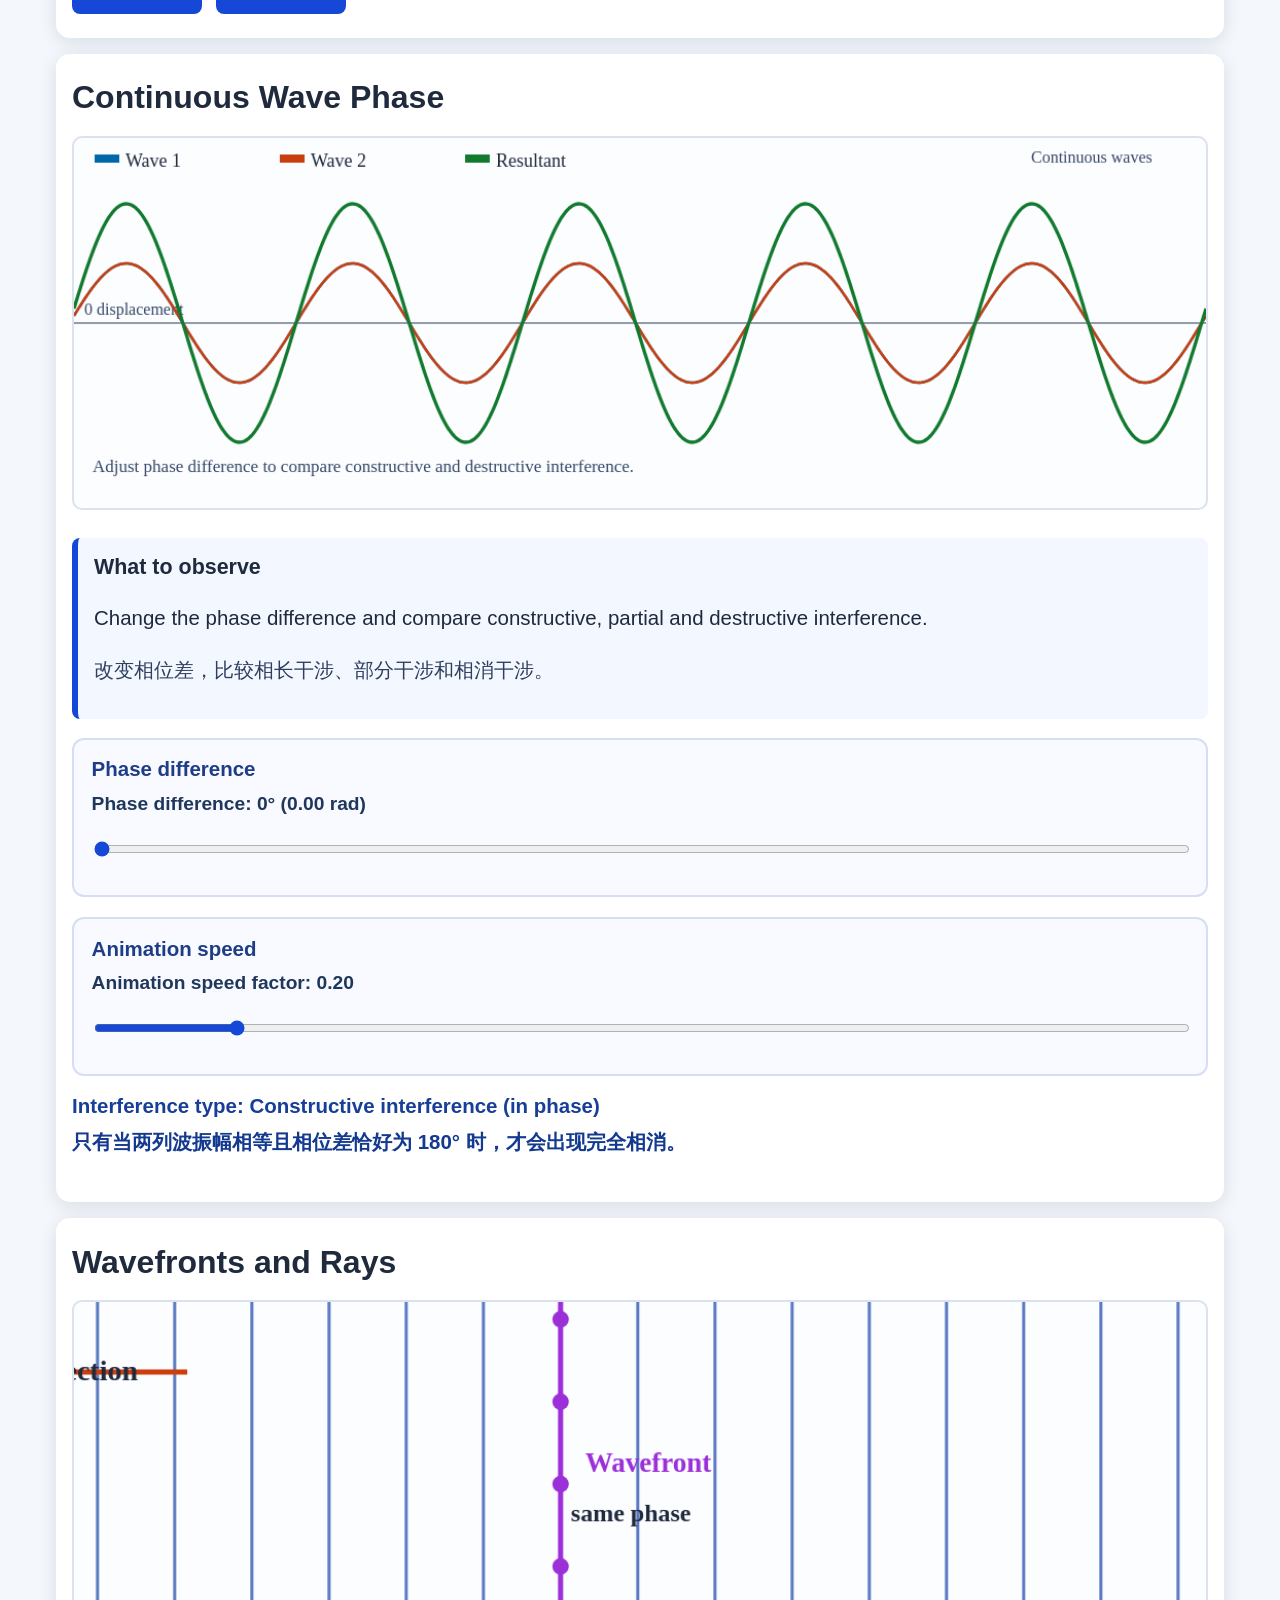
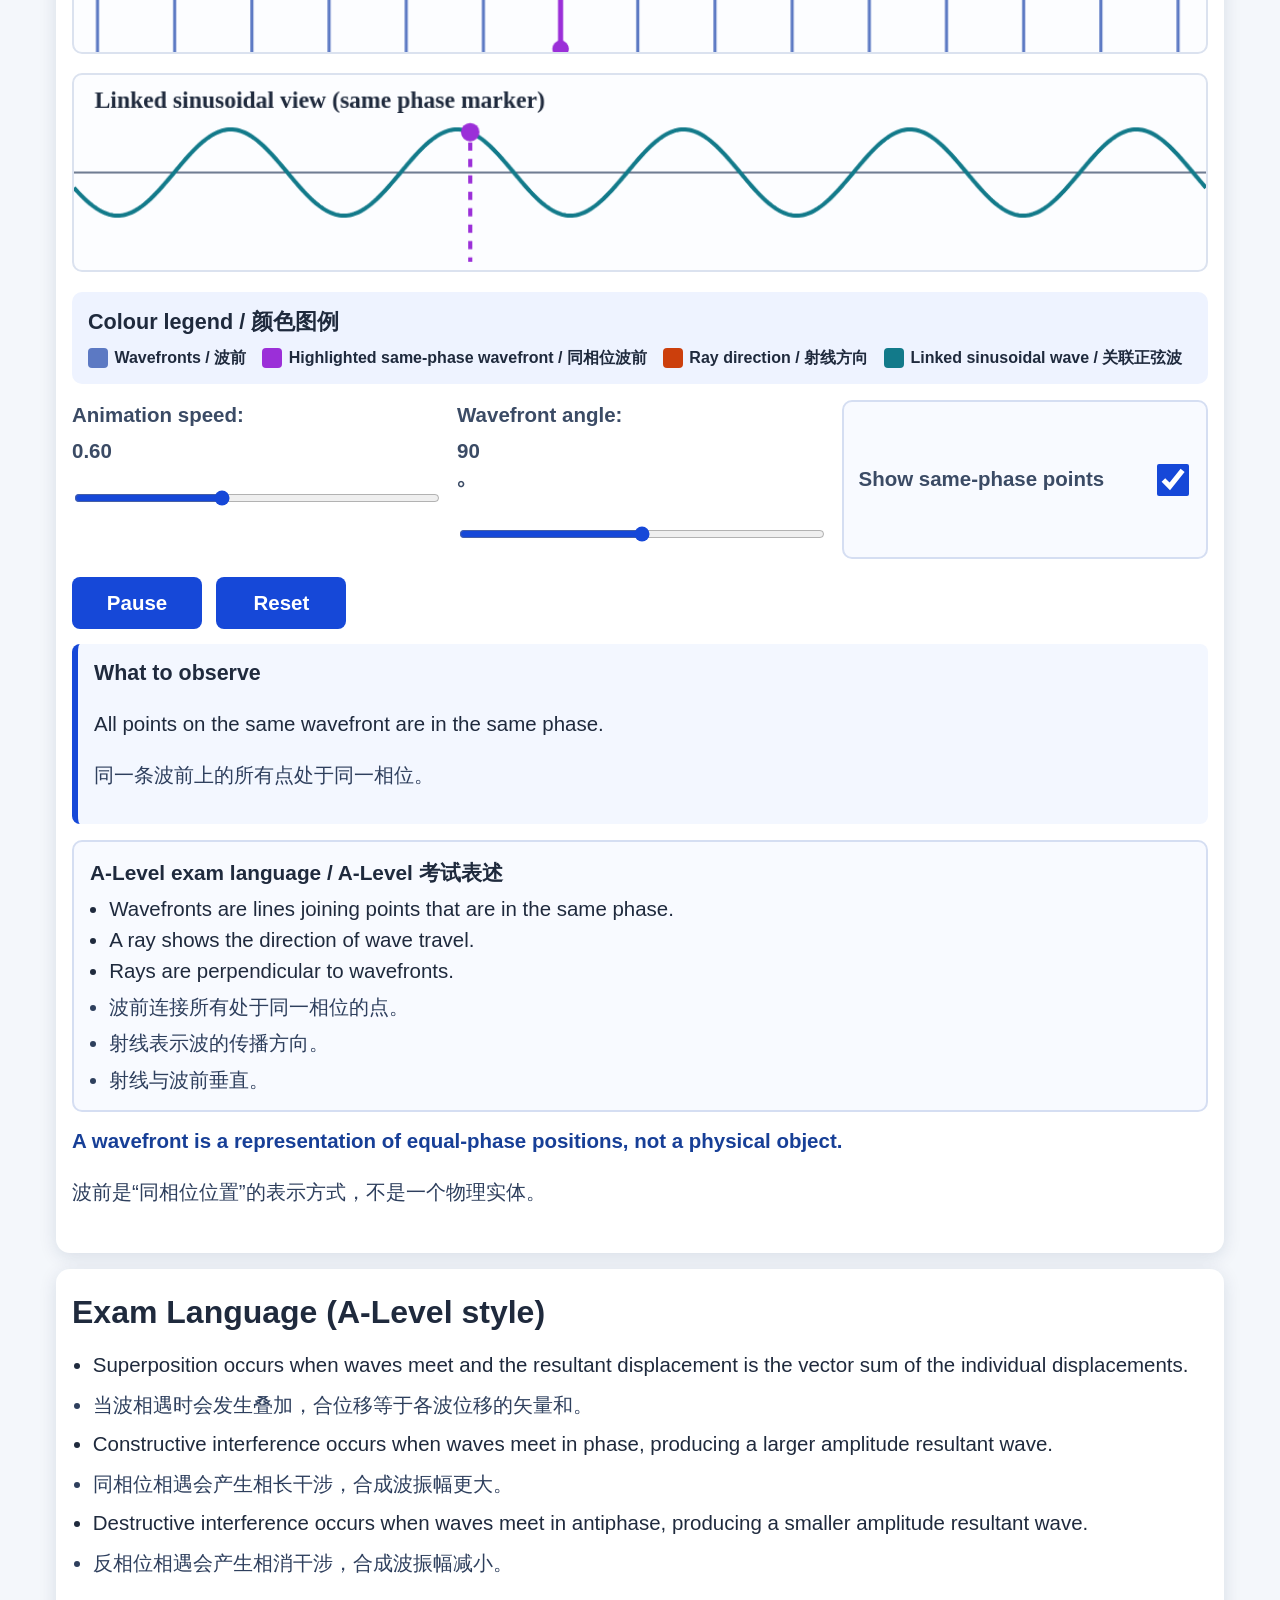
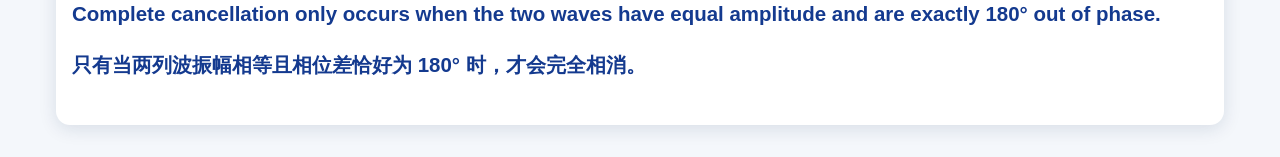
==== commit c9fc4a96: "Enhance animated Wavefronts and Rays teaching module" ====
--- a/index.html
+++ b/index.html
@@ -89,18 +89,55 @@
       </p>
     </section>
 
-    <section class="panel">
+    <section class="panel wavefront-panel">
       <h2>Wavefronts and Rays</h2>
-      <canvas id="wavefrontCanvas" width="1100" height="300" aria-label="Wavefronts and rays"></canvas>
+      <div class="wavefront-diagram-grid">
+        <canvas id="wavefrontCanvas" width="1100" height="340" aria-label="Animated wavefronts and rays"></canvas>
+        <canvas id="linkedWaveCanvas" width="1100" height="190" aria-label="Linked sinusoidal wave view"></canvas>
+      </div>
+      <div class="colour-legend wavefront-legend" aria-label="Wavefront module colour legend">
+        <h3>Colour legend / 颜色图例</h3>
+        <div class="legend-items">
+          <span><i class="legend-swatch wf-main"></i>Wavefronts / 波前</span>
+          <span><i class="legend-swatch wf-highlight"></i>Highlighted same-phase wavefront / 同相位波前</span>
+          <span><i class="legend-swatch wf-ray"></i>Ray direction / 射线方向</span>
+          <span><i class="legend-swatch wf-sine"></i>Linked sinusoidal wave / 关联正弦波</span>
+        </div>
+      </div>
+      <div class="controls-grid wavefront-controls">
+        <label>Animation speed: <span id="wavefrontSpeedValue">0.60</span>
+          <input id="wavefrontSpeed" class="long-touch-slider" type="range" min="0" max="1.5" step="0.01" value="0.6" />
+        </label>
+        <label>Wavefront angle: <span id="wavefrontAngleValue">90</span>°
+          <input id="wavefrontAngle" class="long-touch-slider" type="range" min="15" max="165" step="1" value="90" />
+        </label>
+        <label class="toggle-label">
+          <span>Show same-phase points</span>
+          <input id="showSamePhasePoints" type="checkbox" checked />
+        </label>
+      </div>
+      <div class="button-row">
+        <button id="wavefrontPlayPause">Pause</button>
+        <button id="wavefrontReset">Reset</button>
+      </div>
       <aside class="observe-box">
         <h3>What to observe</h3>
-        <p>Wavefront lines join points in the same phase, while rays show the direction of energy transfer.</p>
-        <p class="cn-text">波前线连接同相位点，射线显示能量传播方向。</p>
+        <p>All points on the same wavefront are in the same phase.</p>
+        <p class="cn-text">同一条波前上的所有点处于同一相位。</p>
       </aside>
-      <p>
-        Wavefronts connect points that are in the same phase. Rays show the direction of wave travel and are perpendicular to the wavefronts.
-      </p>
-      <p class="cn-text">波前连接同相位的点。射线表示波的传播方向，并且与波前垂直。</p>
+      <div class="exam-language-box">
+        <h3>A-Level exam language / A-Level 考试表述</h3>
+        <ul>
+          <li>Wavefronts are lines joining points that are in the same phase.</li>
+          <li>A ray shows the direction of wave travel.</li>
+          <li>Rays are perpendicular to wavefronts.</li>
+          <li class="cn-text">波前连接所有处于同一相位的点。</li>
+          <li class="cn-text">射线表示波的传播方向。</li>
+          <li class="cn-text">射线与波前垂直。</li>
+        </ul>
+      </div>
+      <p class="representation-note">A wavefront is a representation of equal-phase positions, not a physical object.</p>
+      <p class="cn-text">波前是“同相位位置”的表示方式，不是一个物理实体。</p>
     </section>
 
     <section class="panel exam-panel">
--- a/style.css
+++ b/style.css
@@ -255,3 +255,61 @@
     white-space: normal;
   }
 }
+
+.wf-main { background: #5c79c3; }
+.wf-highlight { background: #9b2fd8; }
+.wf-ray { background: #cc3f0c; }
+.wf-sine { background: #127a8a; }
+
+.wavefront-diagram-grid {
+  display: grid;
+  gap: 0.8rem;
+}
+
+.wavefront-controls {
+  margin-top: 1rem;
+}
+
+.wavefront-controls .toggle-label {
+  flex-direction: row;
+  justify-content: space-between;
+  align-items: center;
+  padding: 0.7rem 0.9rem;
+  border: 2px solid #d5def2;
+  border-radius: 10px;
+  background: #f8faff;
+}
+
+.wavefront-controls input[type="checkbox"] {
+  width: 32px;
+  height: 32px;
+  accent-color: var(--accent);
+}
+
+.wavefront-legend {
+  margin-top: 0.8rem;
+}
+
+.exam-language-box {
+  margin-top: 1rem;
+  padding: 0.9rem 1rem;
+  border: 2px solid #d5def2;
+  border-radius: 10px;
+  background: #f8faff;
+}
+
+.exam-language-box h3 {
+  margin: 0 0 0.4rem;
+  font-size: clamp(1.05rem, 2vw, 1.3rem);
+}
+
+.exam-language-box ul {
+  margin: 0;
+  padding-left: 1.2rem;
+}
+
+.representation-note {
+  margin-top: 0.9rem;
+  font-weight: 700;
+  color: #173f97;
+}
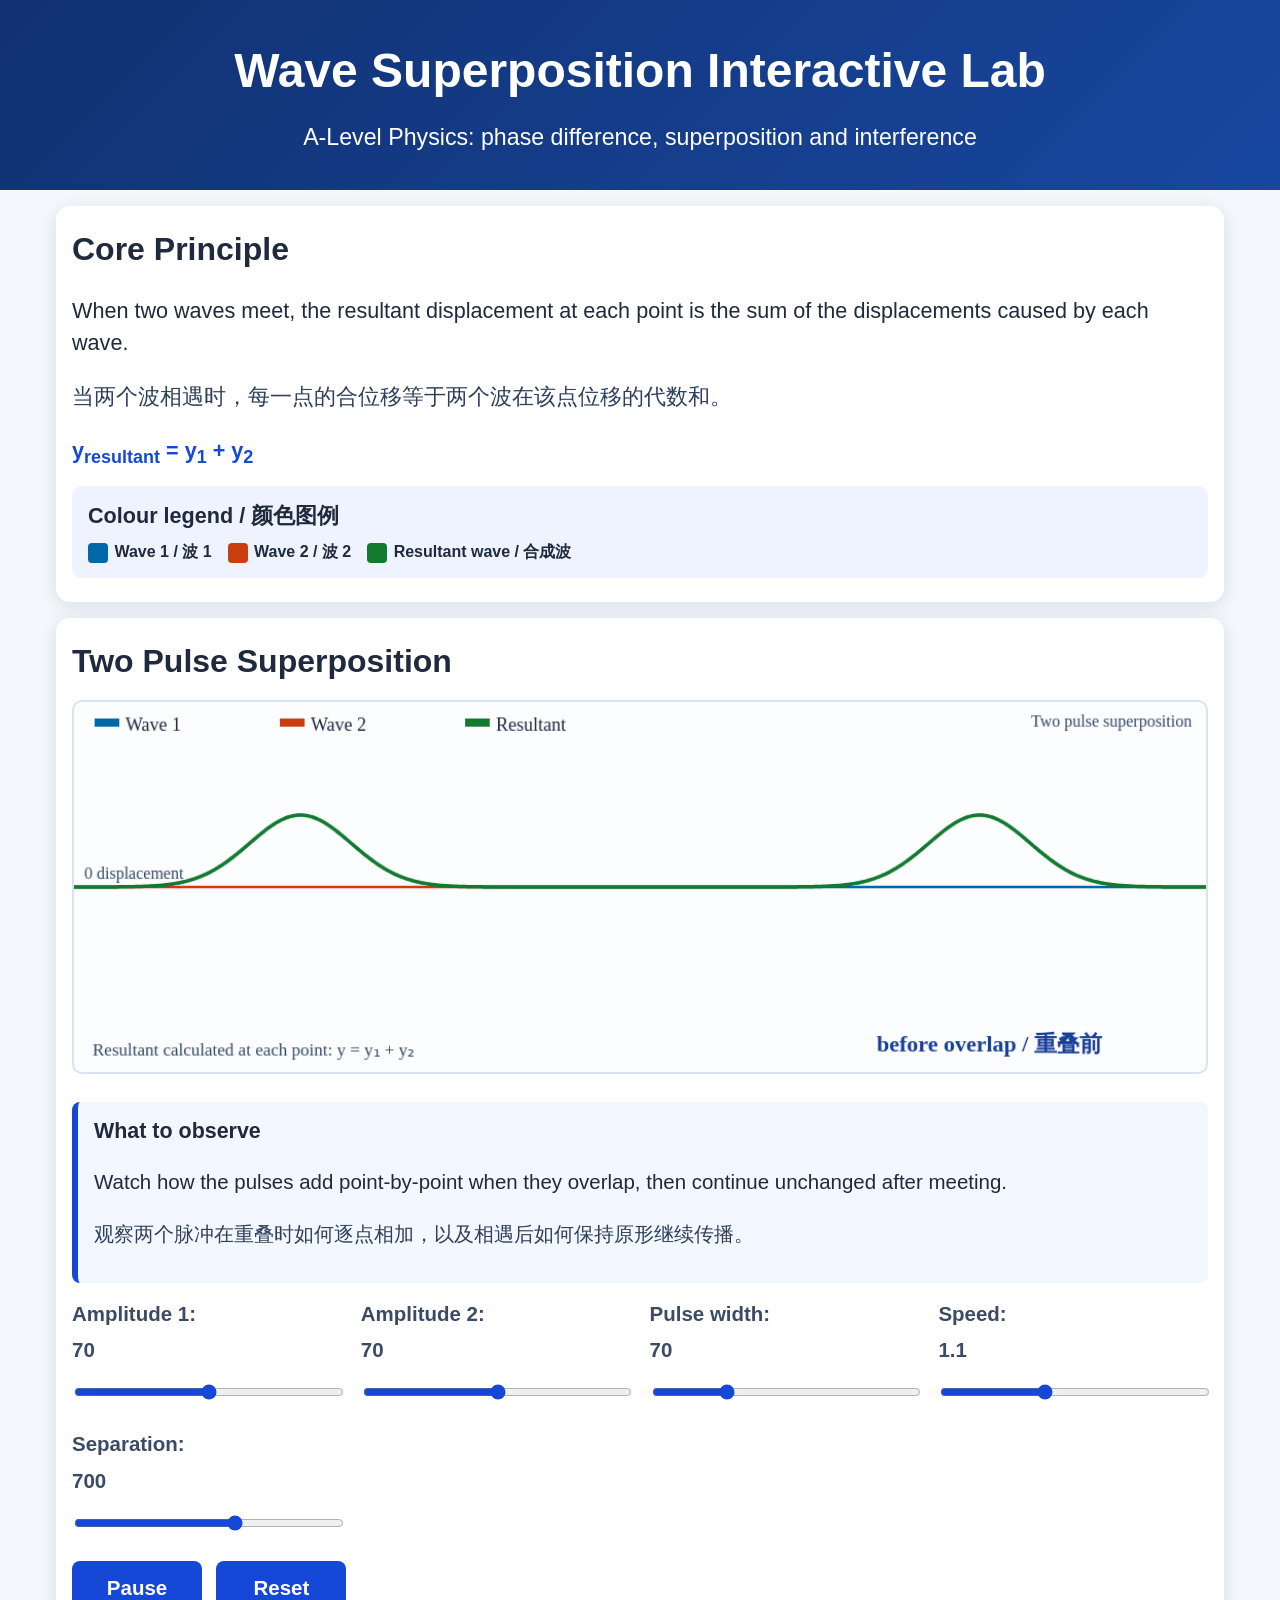
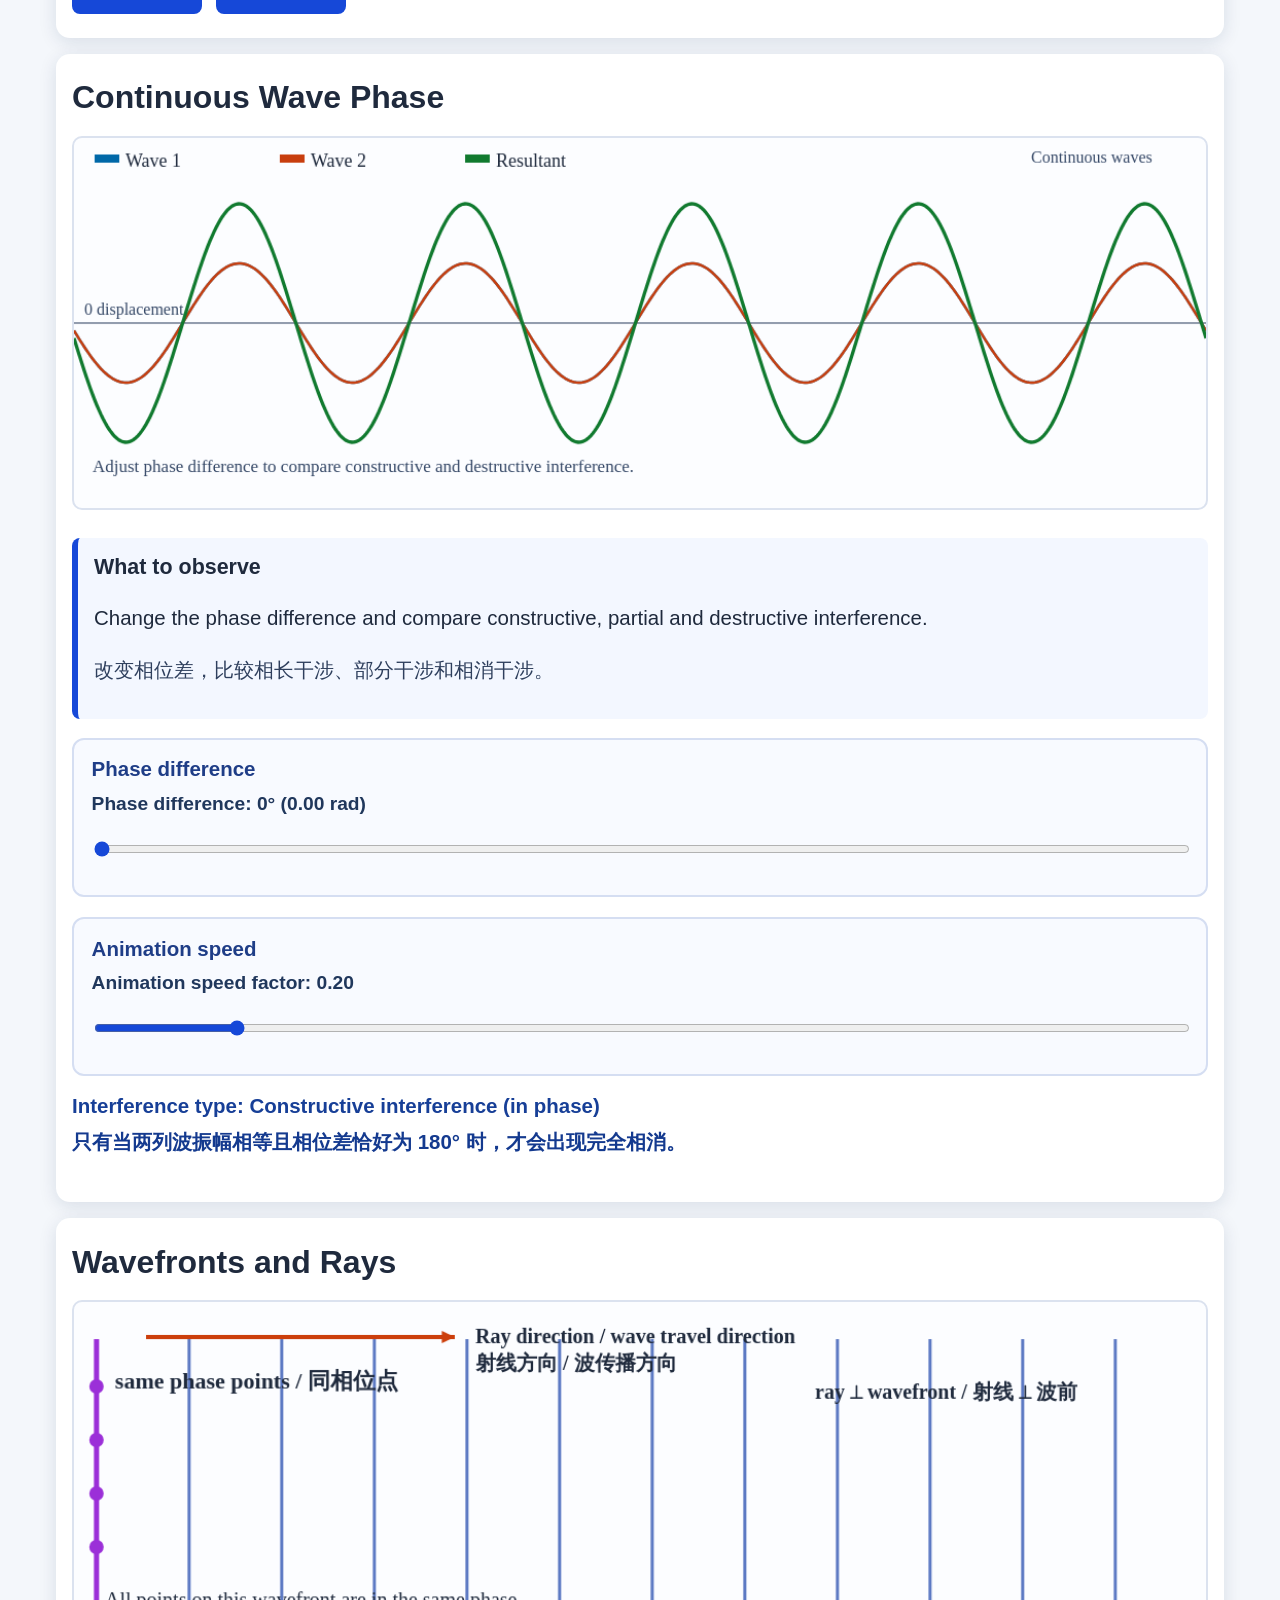
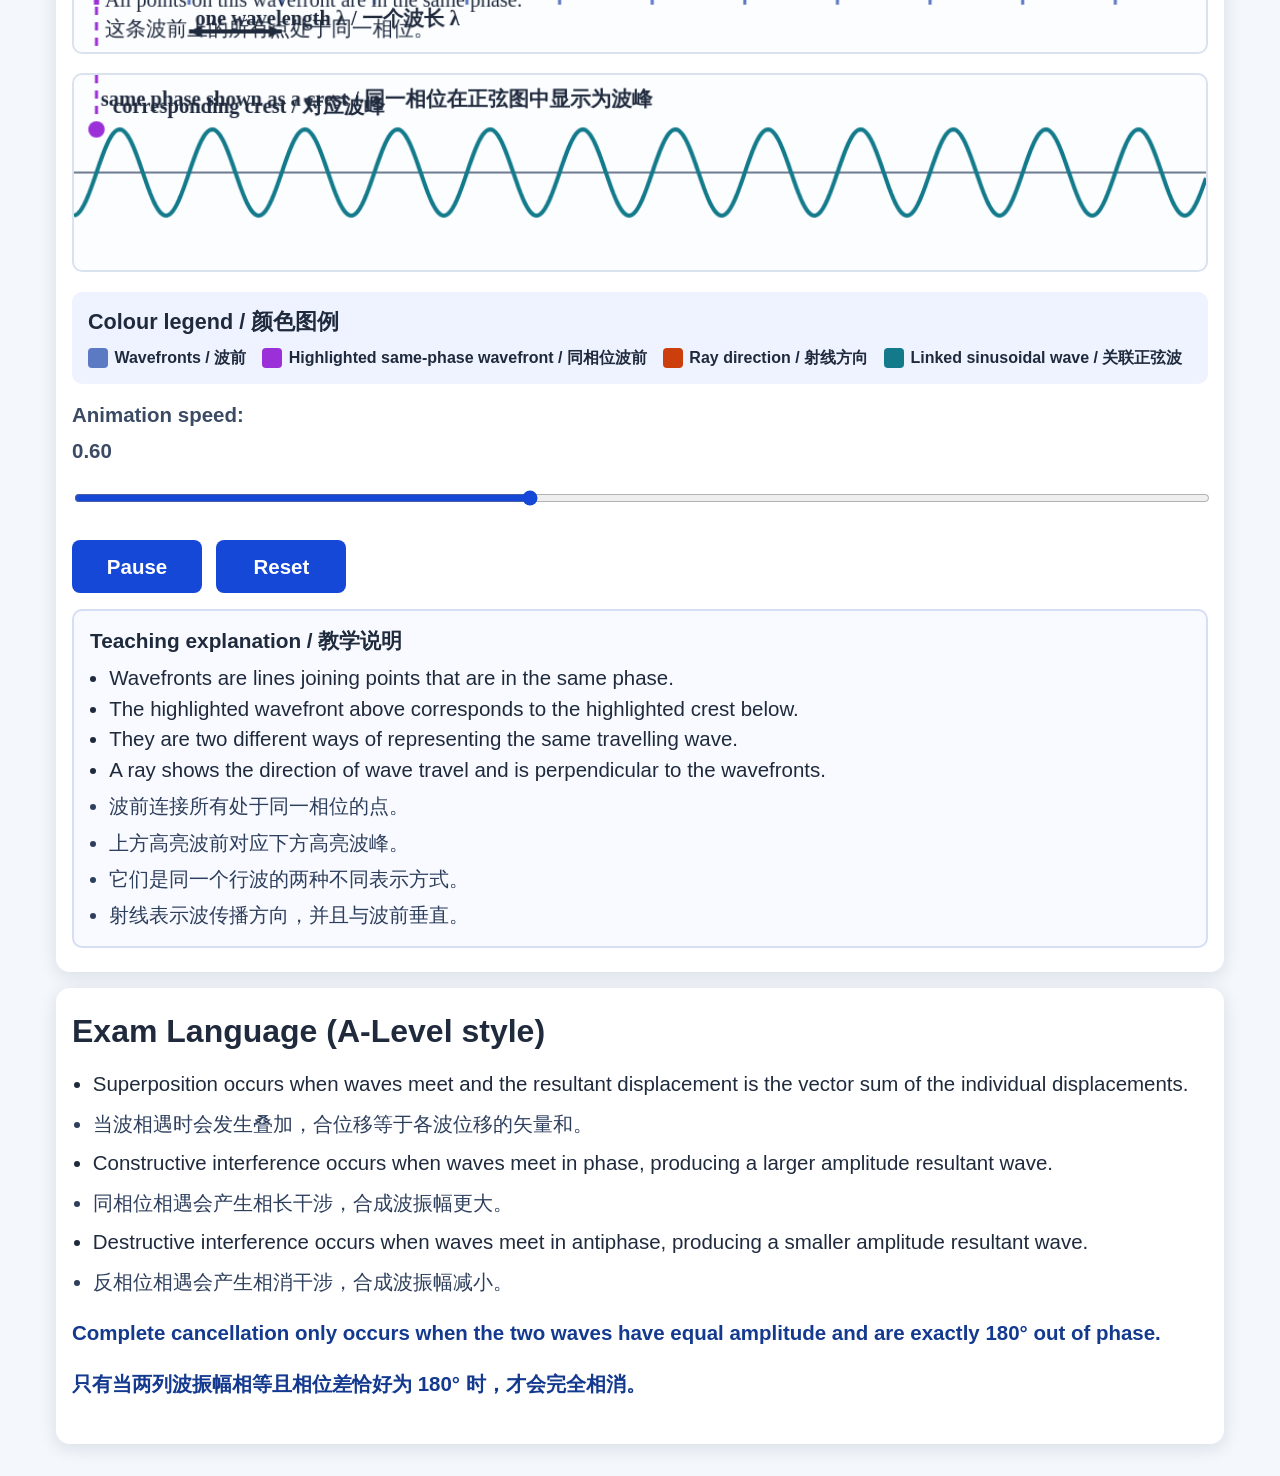
==== commit 072f100b: "Refine linked wavefront-ray animation alignment for teaching clarity" ====
--- a/index.html
+++ b/index.html
@@ -108,36 +108,25 @@
         <label>Animation speed: <span id="wavefrontSpeedValue">0.60</span>
           <input id="wavefrontSpeed" class="long-touch-slider" type="range" min="0" max="1.5" step="0.01" value="0.6" />
         </label>
-        <label>Wavefront angle: <span id="wavefrontAngleValue">90</span>°
-          <input id="wavefrontAngle" class="long-touch-slider" type="range" min="15" max="165" step="1" value="90" />
-        </label>
-        <label class="toggle-label">
-          <span>Show same-phase points</span>
-          <input id="showSamePhasePoints" type="checkbox" checked />
-        </label>
+
       </div>
       <div class="button-row">
         <button id="wavefrontPlayPause">Pause</button>
         <button id="wavefrontReset">Reset</button>
       </div>
-      <aside class="observe-box">
-        <h3>What to observe</h3>
-        <p>All points on the same wavefront are in the same phase.</p>
-        <p class="cn-text">同一条波前上的所有点处于同一相位。</p>
-      </aside>
       <div class="exam-language-box">
-        <h3>A-Level exam language / A-Level 考试表述</h3>
+        <h3>Teaching explanation / 教学说明</h3>
         <ul>
           <li>Wavefronts are lines joining points that are in the same phase.</li>
-          <li>A ray shows the direction of wave travel.</li>
-          <li>Rays are perpendicular to wavefronts.</li>
+          <li>The highlighted wavefront above corresponds to the highlighted crest below.</li>
+          <li>They are two different ways of representing the same travelling wave.</li>
+          <li>A ray shows the direction of wave travel and is perpendicular to the wavefronts.</li>
           <li class="cn-text">波前连接所有处于同一相位的点。</li>
-          <li class="cn-text">射线表示波的传播方向。</li>
-          <li class="cn-text">射线与波前垂直。</li>
+          <li class="cn-text">上方高亮波前对应下方高亮波峰。</li>
+          <li class="cn-text">它们是同一个行波的两种不同表示方式。</li>
+          <li class="cn-text">射线表示波传播方向，并且与波前垂直。</li>
         </ul>
       </div>
-      <p class="representation-note">A wavefront is a representation of equal-phase positions, not a physical object.</p>
-      <p class="cn-text">波前是“同相位位置”的表示方式，不是一个物理实体。</p>
     </section>
 
     <section class="panel exam-panel">
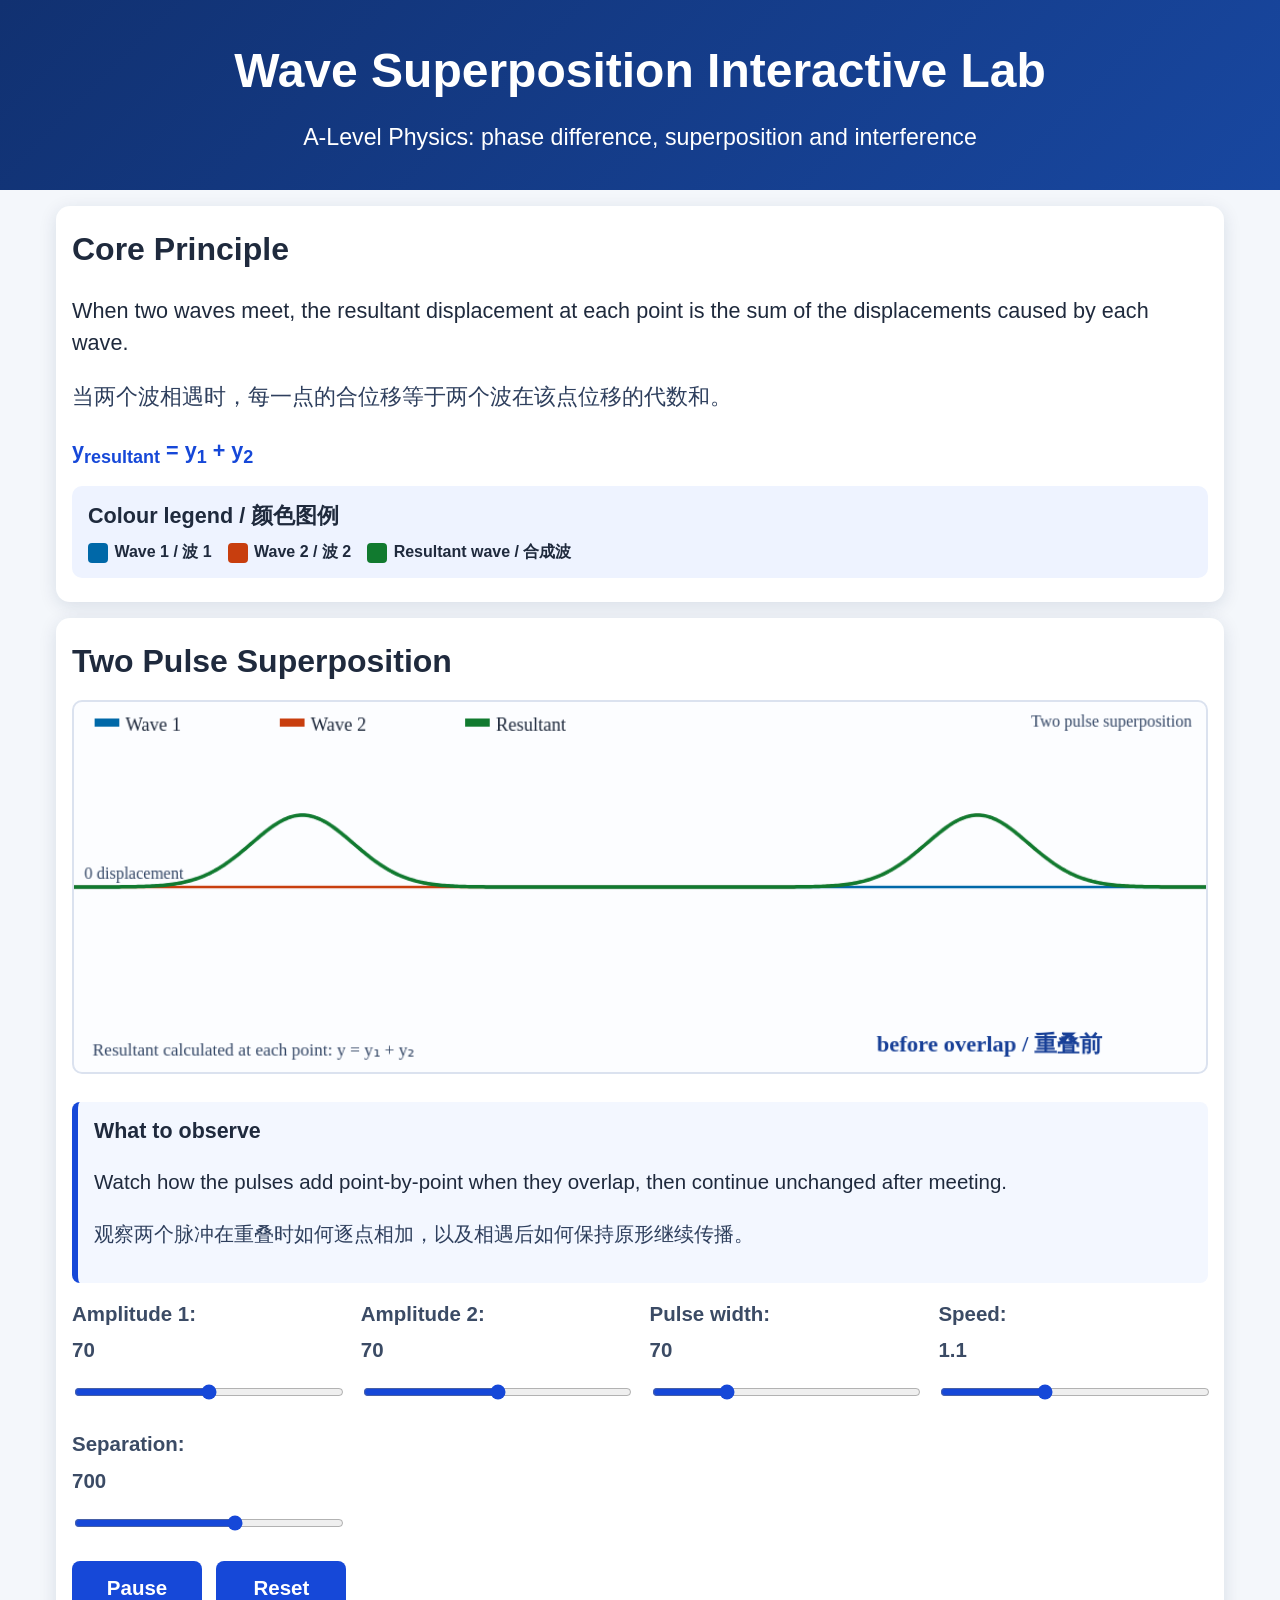
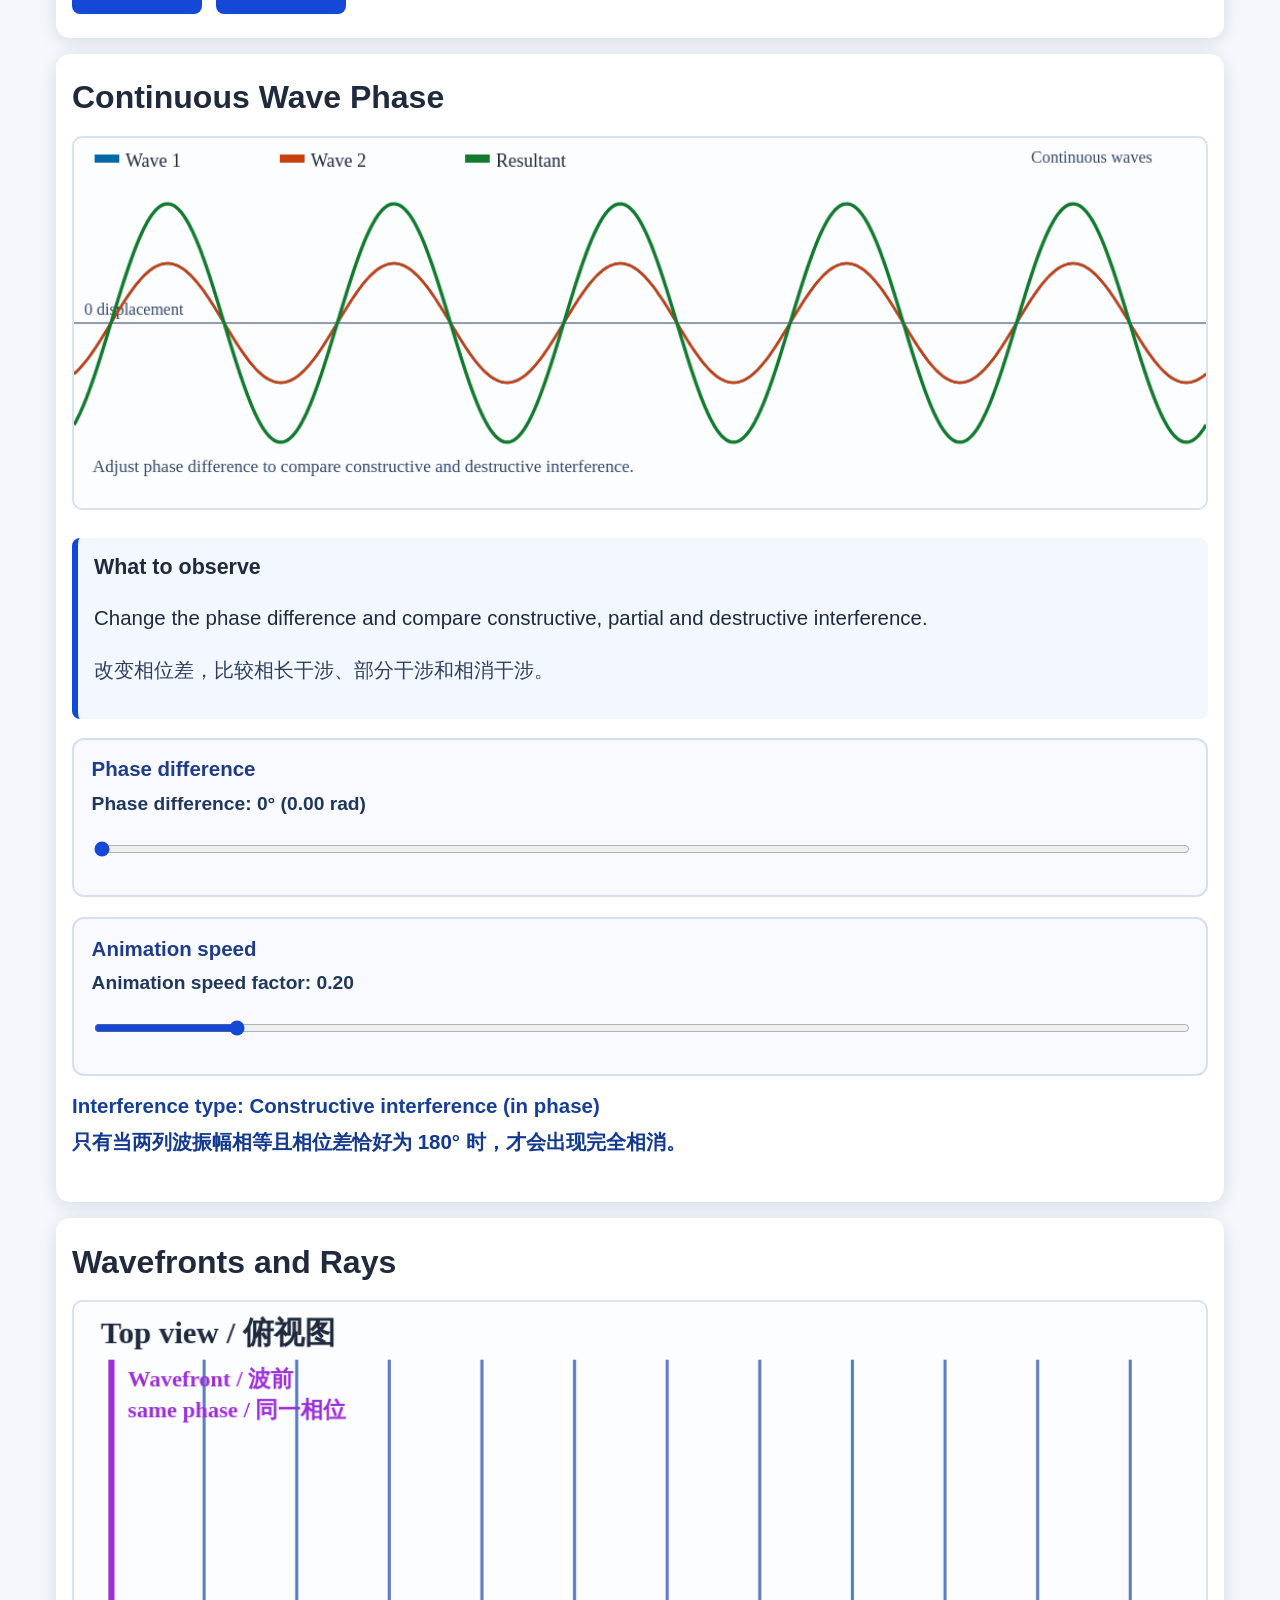
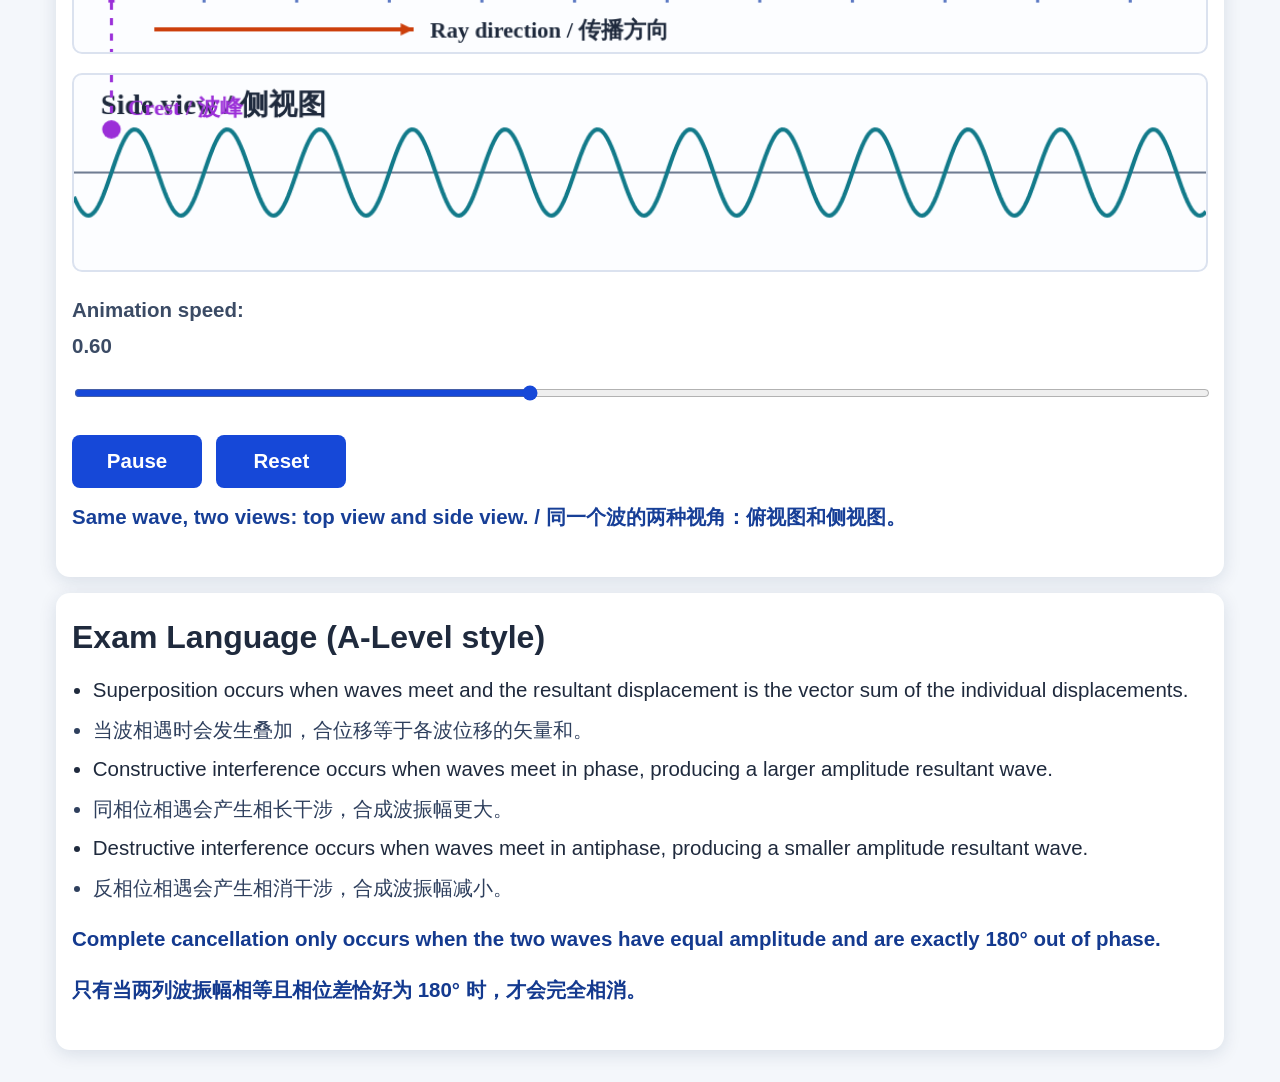
==== commit 7ec3ac07: "Refine wavefront and side-view linkage for clearer teaching" ====
--- a/index.html
+++ b/index.html
@@ -95,15 +95,6 @@
         <canvas id="wavefrontCanvas" width="1100" height="340" aria-label="Animated wavefronts and rays"></canvas>
         <canvas id="linkedWaveCanvas" width="1100" height="190" aria-label="Linked sinusoidal wave view"></canvas>
       </div>
-      <div class="colour-legend wavefront-legend" aria-label="Wavefront module colour legend">
-        <h3>Colour legend / 颜色图例</h3>
-        <div class="legend-items">
-          <span><i class="legend-swatch wf-main"></i>Wavefronts / 波前</span>
-          <span><i class="legend-swatch wf-highlight"></i>Highlighted same-phase wavefront / 同相位波前</span>
-          <span><i class="legend-swatch wf-ray"></i>Ray direction / 射线方向</span>
-          <span><i class="legend-swatch wf-sine"></i>Linked sinusoidal wave / 关联正弦波</span>
-        </div>
-      </div>
       <div class="controls-grid wavefront-controls">
         <label>Animation speed: <span id="wavefrontSpeedValue">0.60</span>
           <input id="wavefrontSpeed" class="long-touch-slider" type="range" min="0" max="1.5" step="0.01" value="0.6" />
@@ -114,19 +105,7 @@
         <button id="wavefrontPlayPause">Pause</button>
         <button id="wavefrontReset">Reset</button>
       </div>
-      <div class="exam-language-box">
-        <h3>Teaching explanation / 教学说明</h3>
-        <ul>
-          <li>Wavefronts are lines joining points that are in the same phase.</li>
-          <li>The highlighted wavefront above corresponds to the highlighted crest below.</li>
-          <li>They are two different ways of representing the same travelling wave.</li>
-          <li>A ray shows the direction of wave travel and is perpendicular to the wavefronts.</li>
-          <li class="cn-text">波前连接所有处于同一相位的点。</li>
-          <li class="cn-text">上方高亮波前对应下方高亮波峰。</li>
-          <li class="cn-text">它们是同一个行波的两种不同表示方式。</li>
-          <li class="cn-text">射线表示波传播方向，并且与波前垂直。</li>
-        </ul>
-      </div>
+      <p class="representation-note">Same wave, two views: top view and side view. / 同一个波的两种视角：俯视图和侧视图。</p>
     </section>
 
     <section class="panel exam-panel">
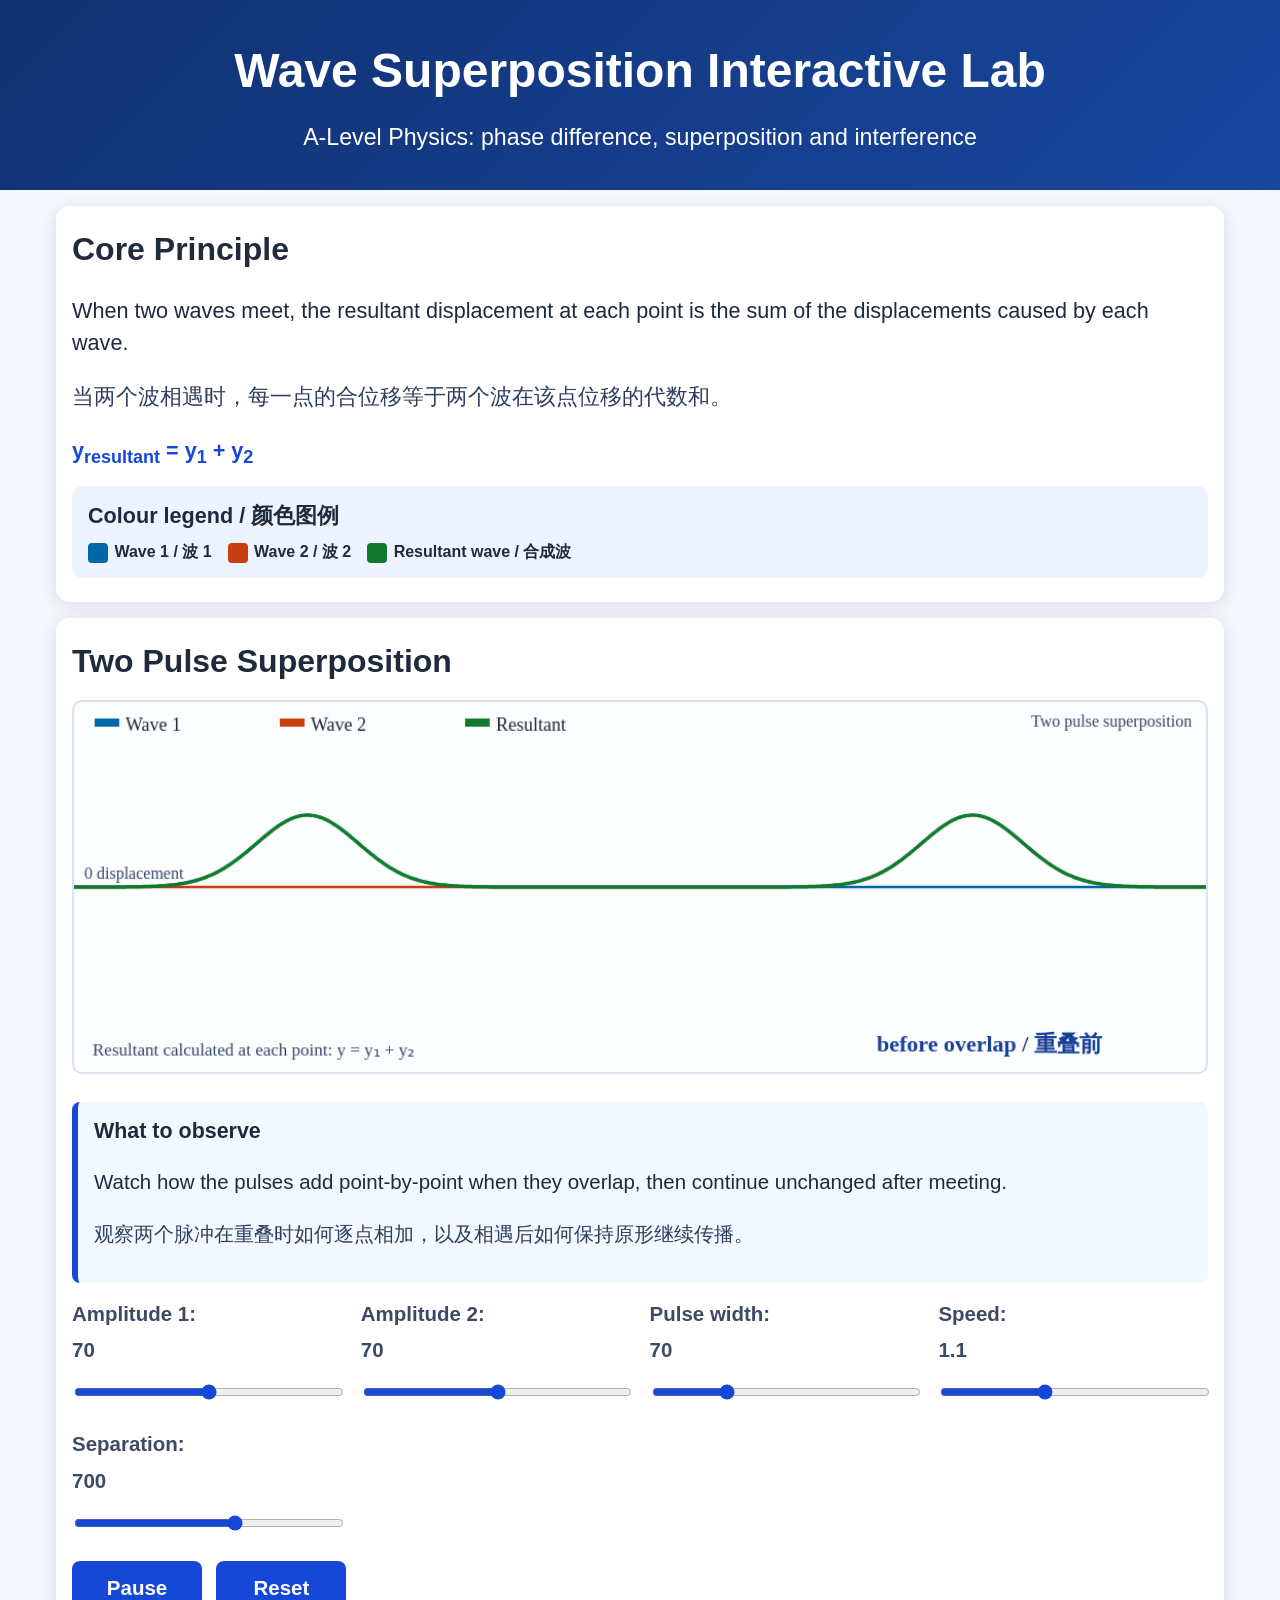
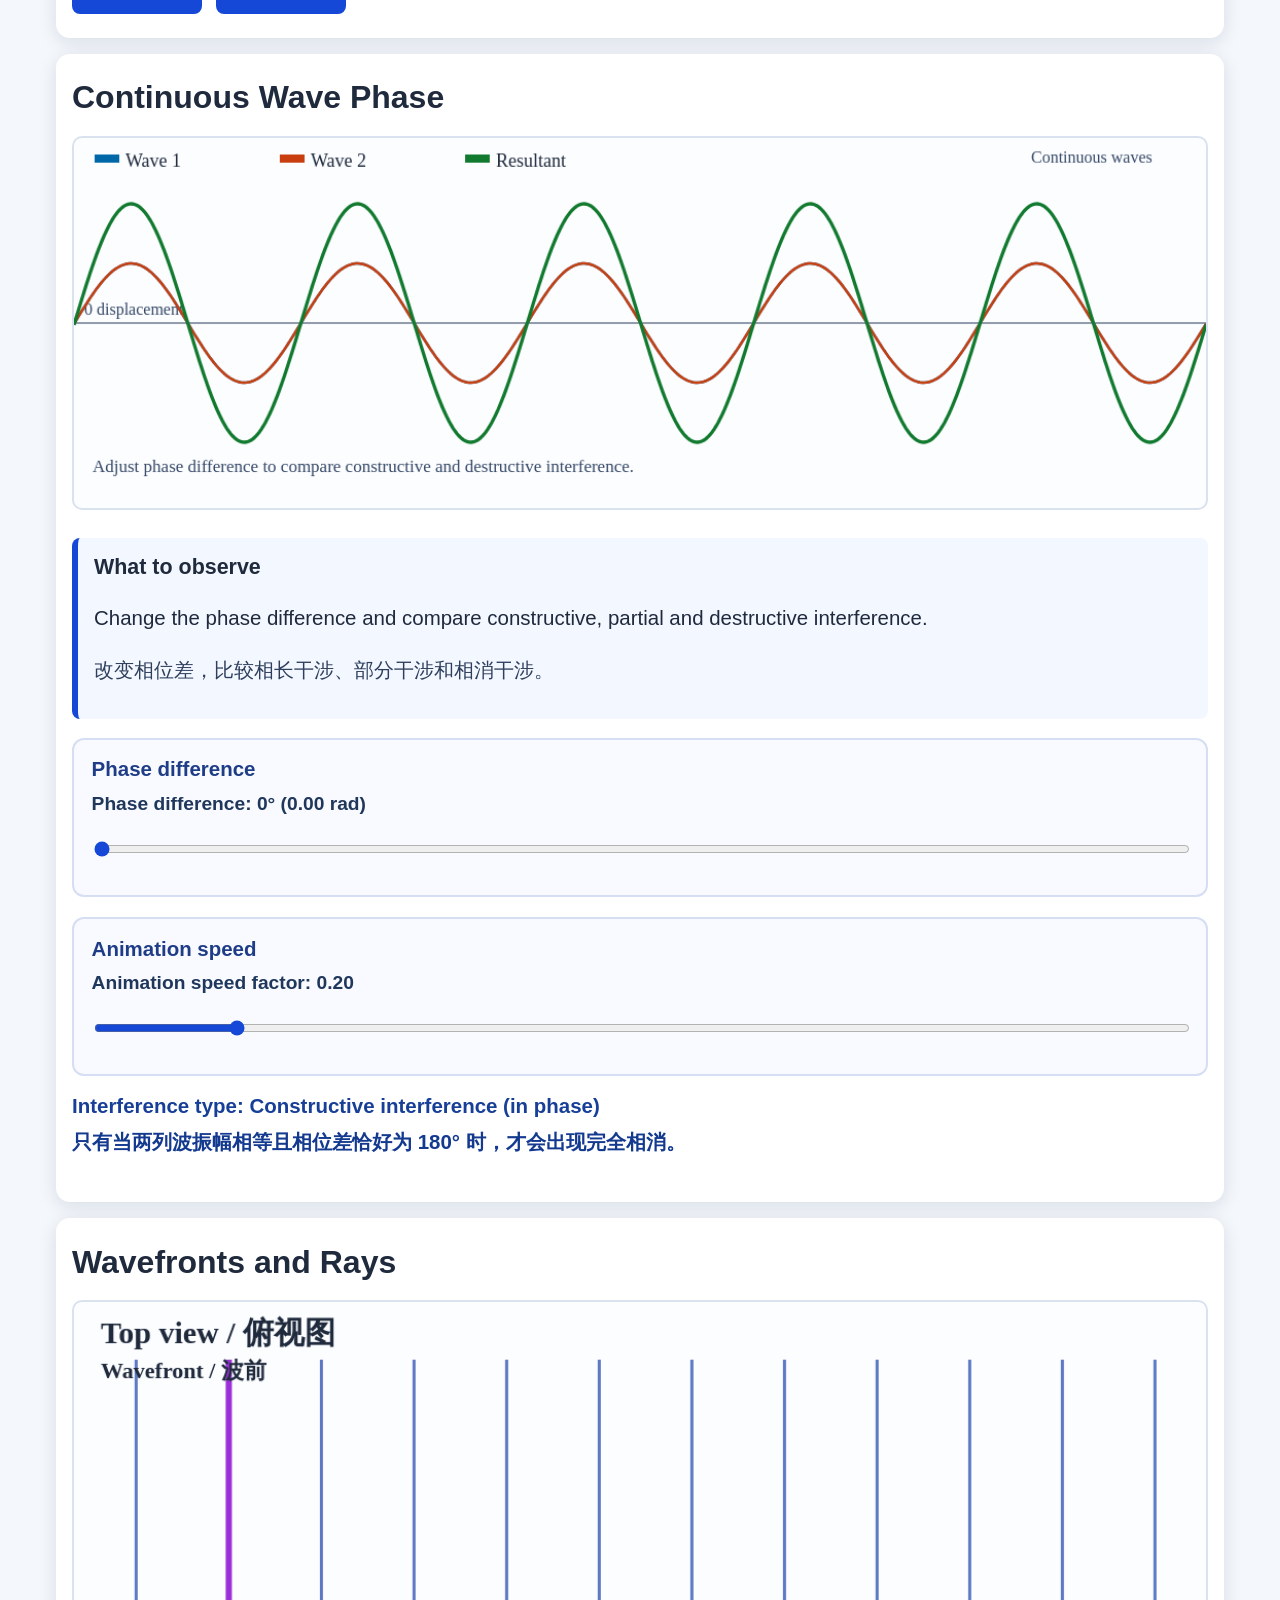
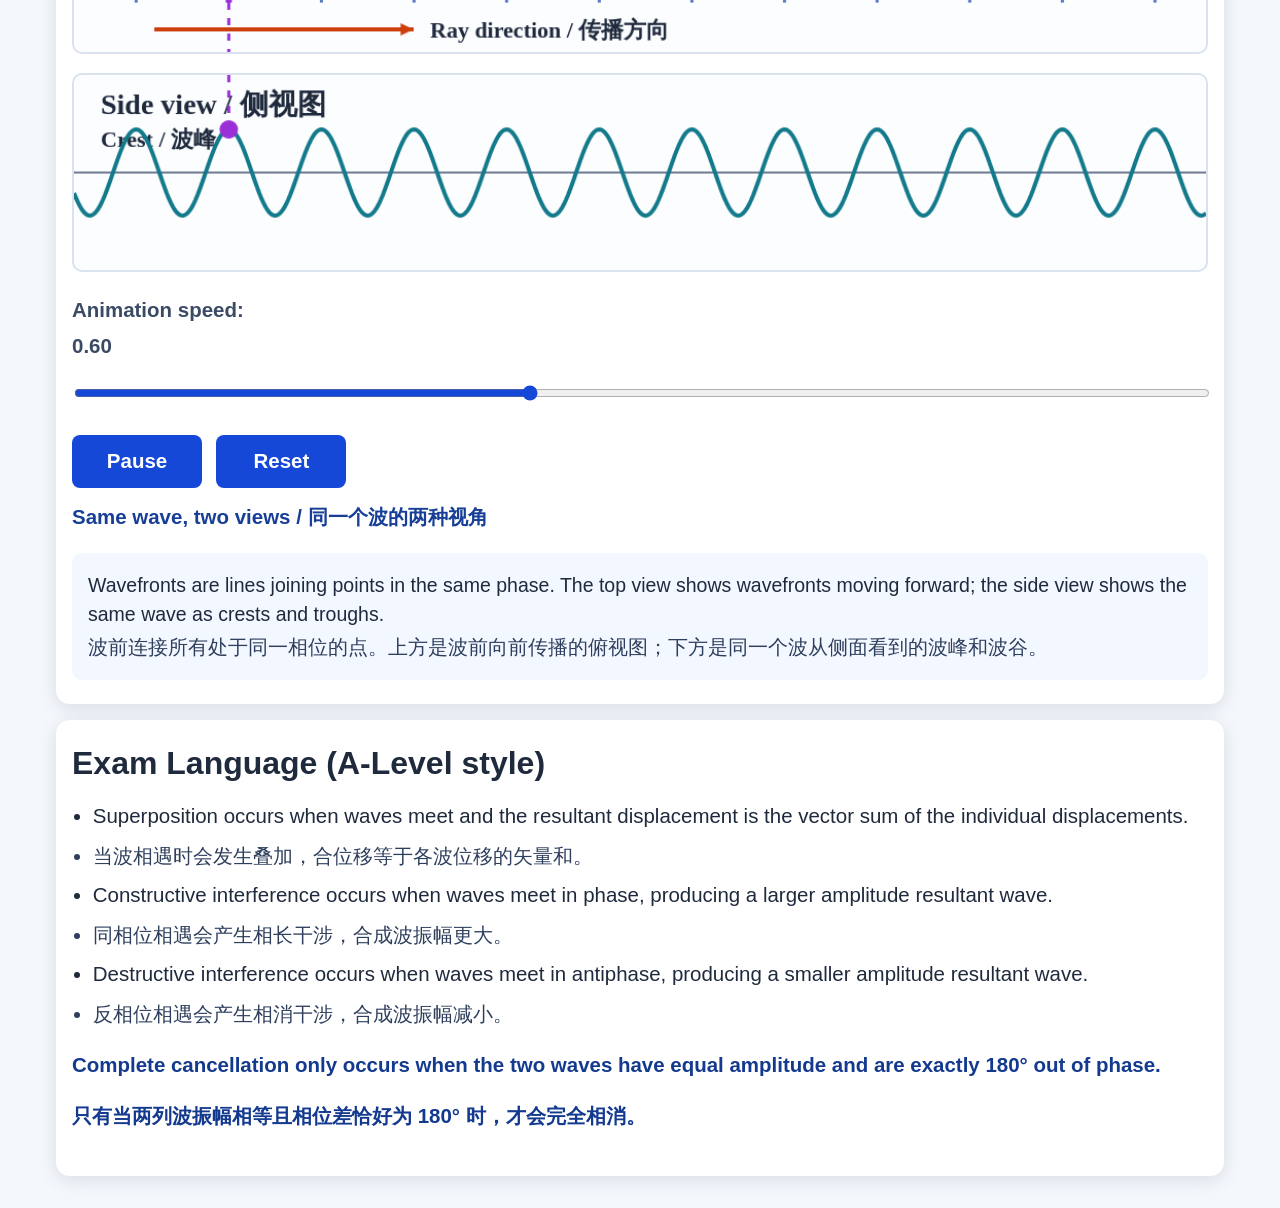
==== commit bcd5d702: "Polish wavefront-ray alignment and linked motion" ====
--- a/index.html
+++ b/index.html
@@ -105,7 +105,11 @@
         <button id="wavefrontPlayPause">Pause</button>
         <button id="wavefrontReset">Reset</button>
       </div>
-      <p class="representation-note">Same wave, two views: top view and side view. / 同一个波的两种视角：俯视图和侧视图。</p>
+      <p class="representation-note">Same wave, two views / 同一个波的两种视角</p>
+      <div class="wavefront-explain">
+        <p>Wavefronts are lines joining points in the same phase. The top view shows wavefronts moving forward; the side view shows the same wave as crests and troughs.</p>
+        <p class="cn-text">波前连接所有处于同一相位的点。上方是波前向前传播的俯视图；下方是同一个波从侧面看到的波峰和波谷。</p>
+      </div>
     </section>
 
     <section class="panel exam-panel">
--- a/style.css
+++ b/style.css
@@ -313,3 +313,15 @@
   font-weight: 700;
   color: #173f97;
 }
+
+.wavefront-explain {
+  margin-top: 0.7rem;
+  padding: 0.9rem 1rem;
+  border-radius: 10px;
+  background: #f3f7ff;
+}
+
+.wavefront-explain p {
+  margin: 0.2rem 0;
+  font-size: clamp(1.05rem, 1.9vw, 1.22rem);
+}
